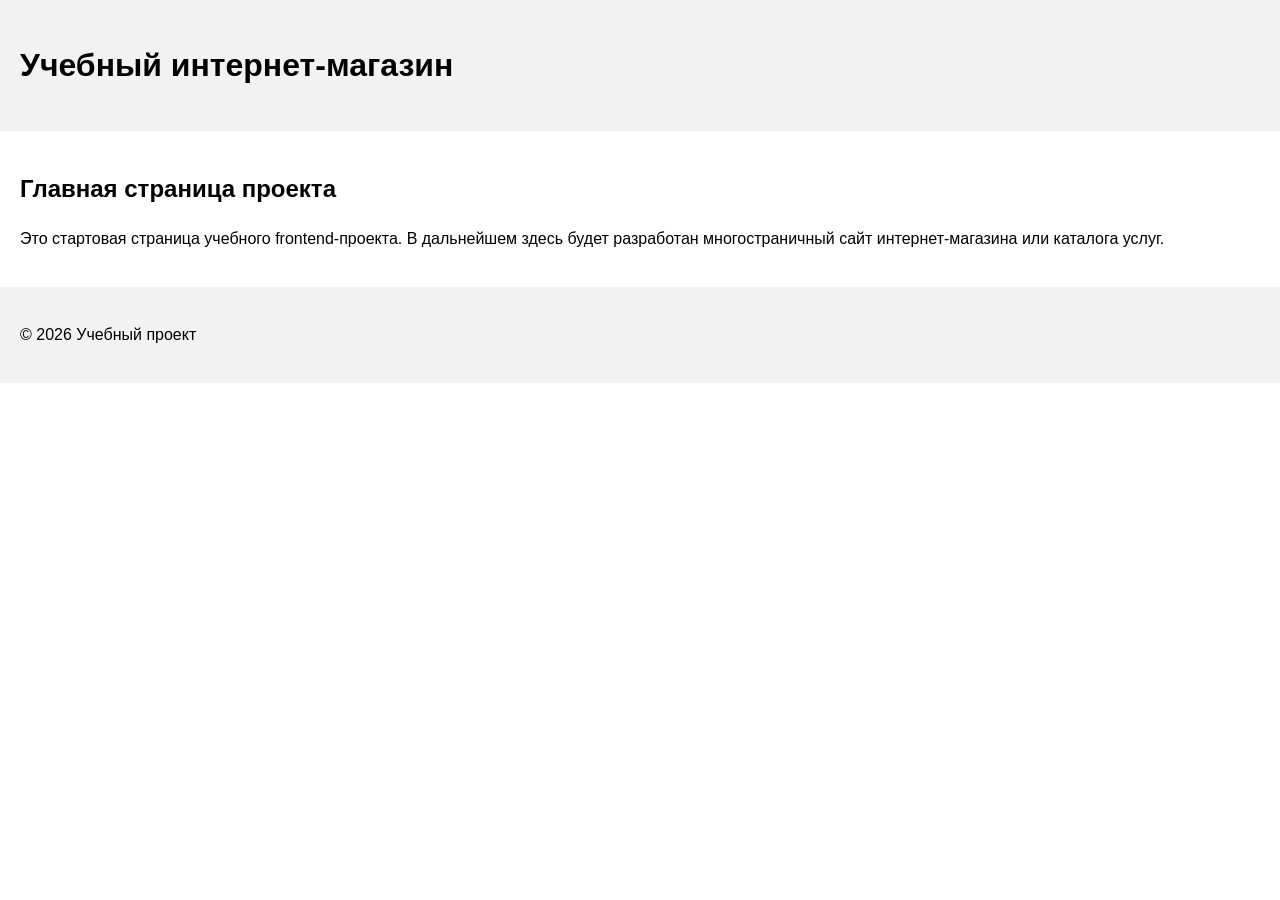
==== index.html @ e2f5bbee "feat: initialize frontend project structure" ====
<!DOCTYPE html>
<html lang="ru">
<head>
  <meta charset="UTF-8">
  <meta name="viewport" content="width=device-width, initial-scale=1.0">
  <title>Каталог товаров</title>
  <link rel="stylesheet" href="css/style.css">
</head>
<body>
  <header>
    <h1>Учебный интернет-магазин</h1>
  </header>

  <main>
    <section>
      <h2>Главная страница проекта</h2>
      <p>
        Это стартовая страница учебного frontend-проекта.
        В дальнейшем здесь будет разработан многостраничный сайт
        интернет-магазина или каталога услуг.
      </p>
    </section>
  </main>

  <footer>
    <p>&copy; 2026 Учебный проект</p>
  </footer>
</body>
</html>
---- css/style.css ----
body {
  margin: 0;
  font-family: Arial, sans-serif;
  line-height: 1.5;
}

header,
main,
footer {
  padding: 20px;
}

header {
  background-color: #f2f2f2;
}

footer {
  background-color: #f2f2f2;
}
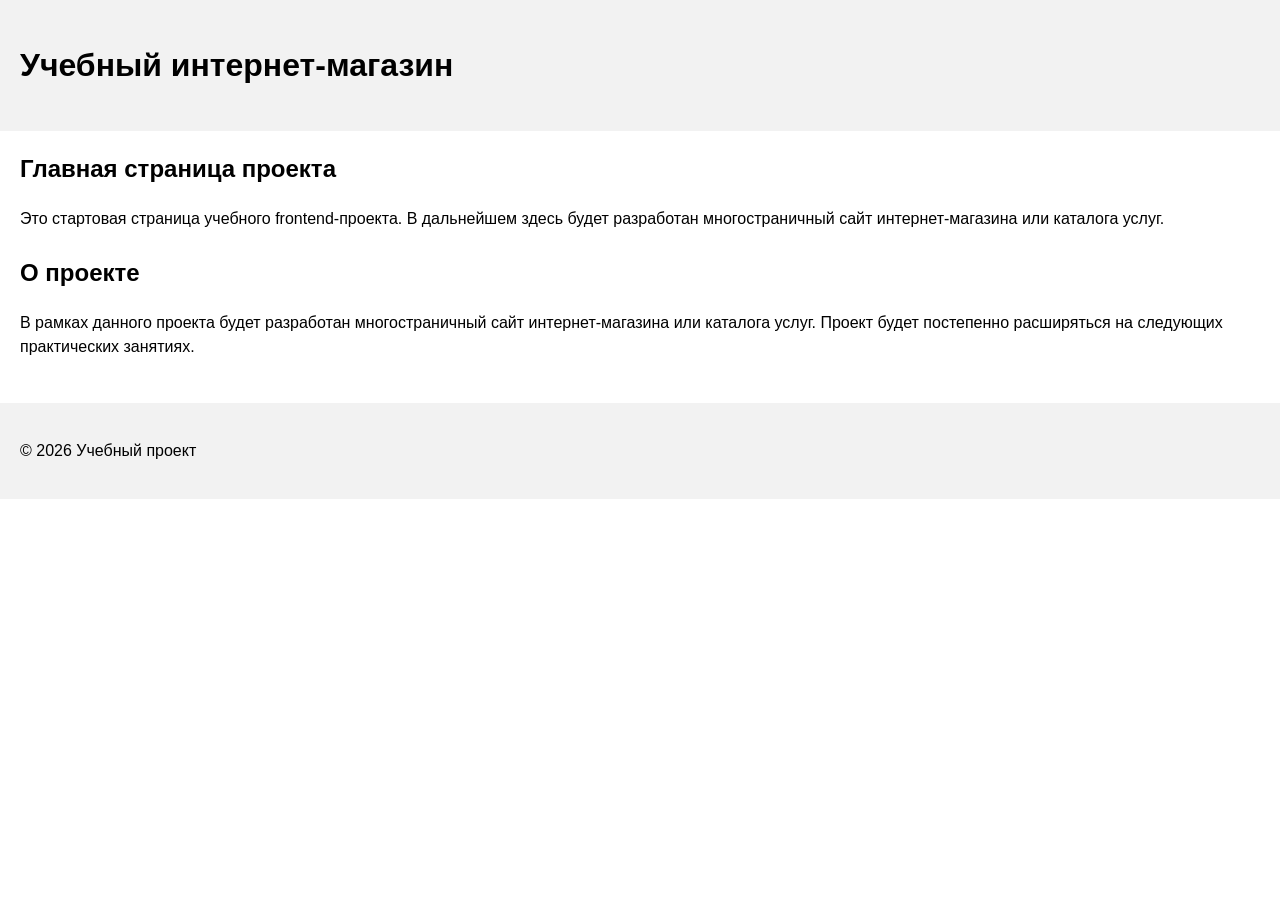
==== commit 3132a4de: "feat: add project description section" ====
--- a/index.html
+++ b/index.html
@@ -20,6 +20,15 @@
         интернет-магазина или каталога услуг.
       </p>
     </section>
+    <section>
+        <h2>О проекте</h2>
+        <p>
+            В рамках данного проекта будет разработан многостраничный сайт
+            интернет-магазина или каталога услуг. Проект будет постепенно
+            расширяться на следующих практических занятиях.
+        </p>
+    </section>
+
   </main>
 
   <footer>
--- a/css/style.css
+++ b/css/style.css
@@ -16,4 +16,12 @@
 
 footer {
   background-color: #f2f2f2;
+}
+
+section {
+  margin-bottom: 24px;
+}
+
+section h2 {
+  margin-top: 0;
 }
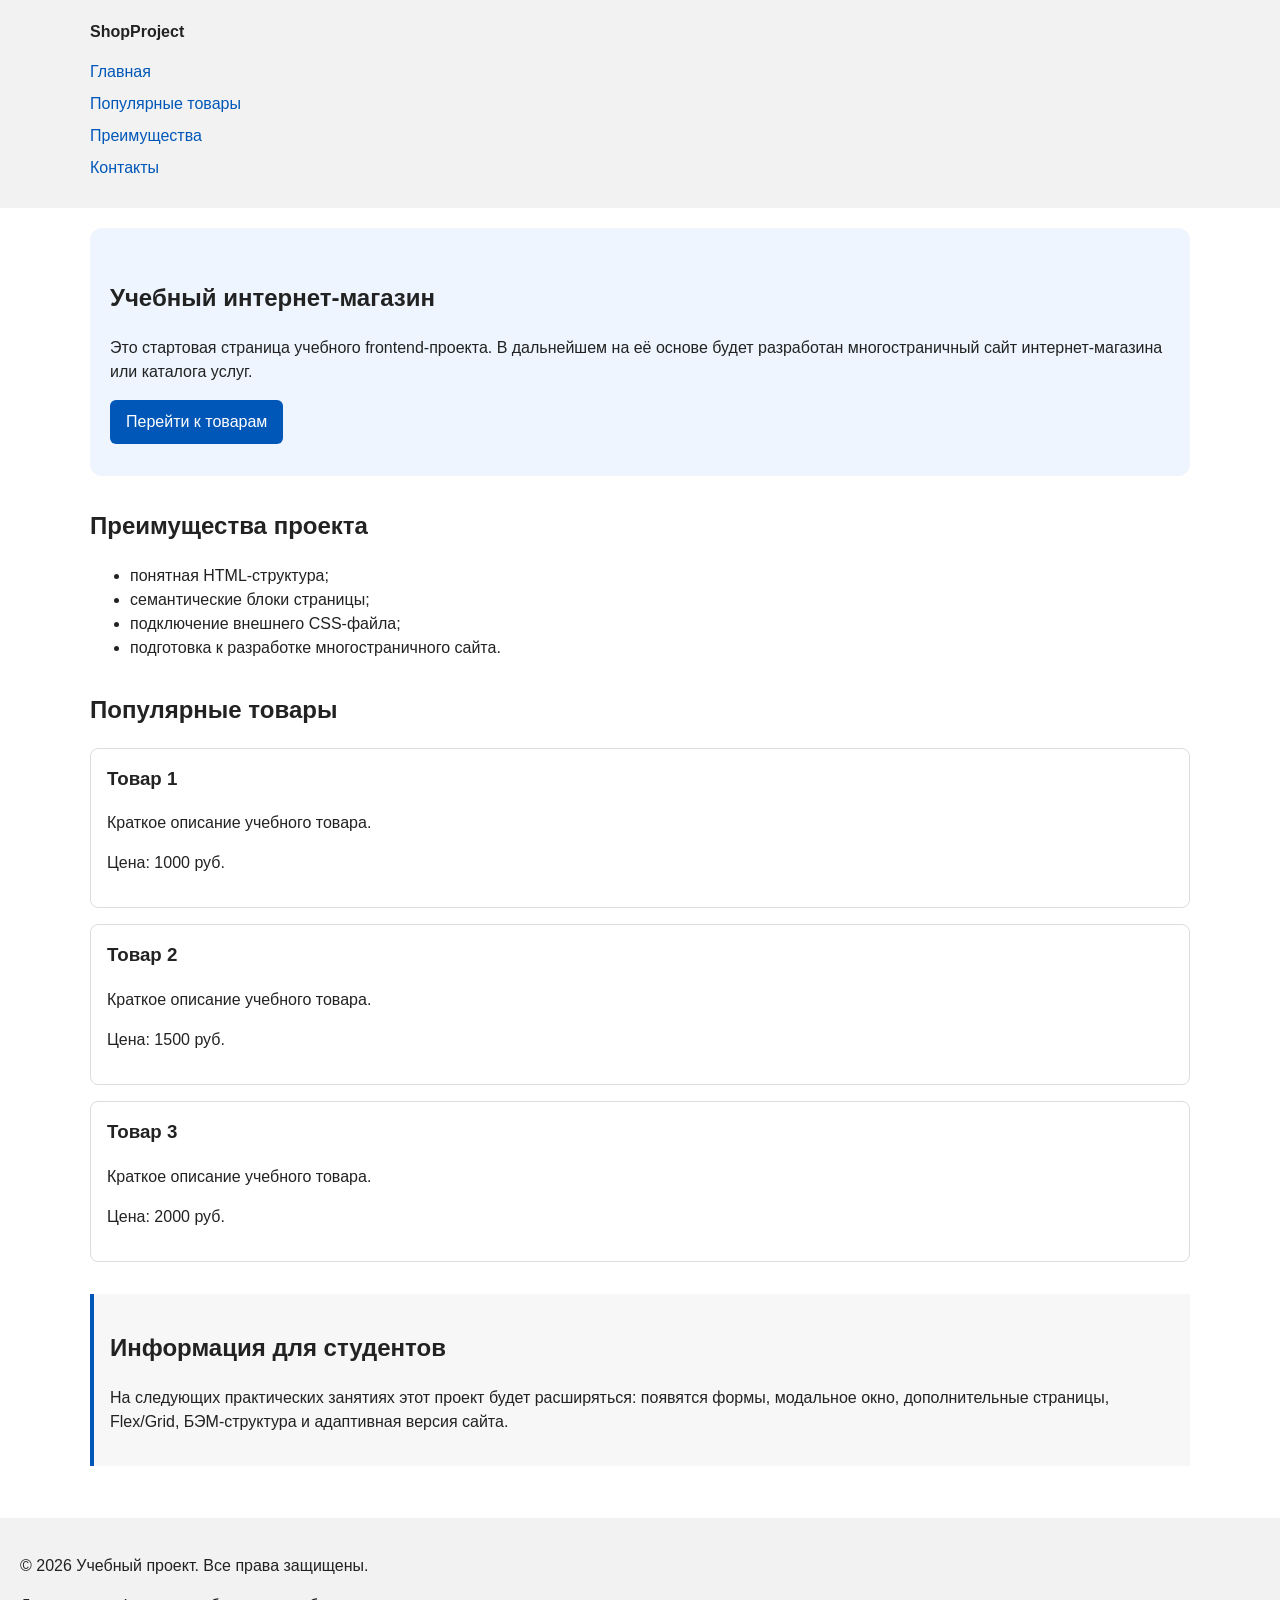
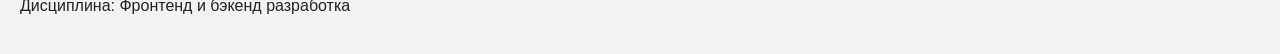
==== commit 916f65c5: "feat: add semantic HTML structure and base CSS styles" ====
--- a/index.html
+++ b/index.html
@@ -3,36 +3,77 @@
 <head>
   <meta charset="UTF-8">
   <meta name="viewport" content="width=device-width, initial-scale=1.0">
-  <title>Каталог товаров</title>
+  <title>Учебный интернет-магазин</title>
   <link rel="stylesheet" href="css/style.css">
 </head>
 <body>
   <header>
-    <h1>Учебный интернет-магазин</h1>
+    <div class="site-header">
+      <a class="site-logo" href="index.html">ShopProject</a>
+      <nav class="site-nav" aria-label="Основная навигация">
+        <ul class="site-nav__list">
+          <li><a href="index.html">Главная</a></li>
+          <li><a href="#popular">Популярные товары</a></li>
+          <li><a href="#advantages">Преимущества</a></li>
+          <li><a href="#contacts">Контакты</a></li>
+        </ul>
+      </nav>
+    </div>
   </header>
 
   <main>
-    <section>
-      <h2>Главная страница проекта</h2>
+    <section class="hero">
+      <h1>Учебный интернет-магазин</h1>
       <p>
         Это стартовая страница учебного frontend-проекта.
-        В дальнейшем здесь будет разработан многостраничный сайт
+        В дальнейшем на её основе будет разработан многостраничный сайт
         интернет-магазина или каталога услуг.
       </p>
-    </section>
-    <section>
-        <h2>О проекте</h2>
-        <p>
-            В рамках данного проекта будет разработан многостраничный сайт
-            интернет-магазина или каталога услуг. Проект будет постепенно
-            расширяться на следующих практических занятиях.
-        </p>
+      <a class="button" href="#popular">Перейти к товарам</a>
     </section>
 
+    <section class="section" id="advantages">
+      <h2>Преимущества проекта</h2>
+      <ul class="advantages-list">
+        <li>понятная HTML-структура;</li>
+        <li>семантические блоки страницы;</li>
+        <li>подключение внешнего CSS-файла;</li>
+        <li>подготовка к разработке многостраничного сайта.</li>
+      </ul>
+    </section>
+
+    <section class="section" id="popular">
+      <h2>Популярные товары</h2>
+      <article class="product-card">
+        <h3>Товар 1</h3>
+        <p>Краткое описание учебного товара.</p>
+        <p>Цена: 1000 руб.</p>
+      </article>
+      <article class="product-card">
+        <h3>Товар 2</h3>
+        <p>Краткое описание учебного товара.</p>
+        <p>Цена: 1500 руб.</p>
+      </article>
+      <article class="product-card">
+        <h3>Товар 3</h3>
+        <p>Краткое описание учебного товара.</p>
+        <p>Цена: 2000 руб.</p>
+      </article>
+    </section>
+
+    <aside class="aside-info">
+      <h2>Информация для студентов</h2>
+      <p>
+        На следующих практических занятиях этот проект будет расширяться:
+        появятся формы, модальное окно, дополнительные страницы, Flex/Grid,
+        БЭМ-структура и адаптивная версия сайта.
+      </p>
+    </aside>
   </main>
 
-  <footer>
-    <p>&copy; 2026 Учебный проект</p>
+  <footer id="contacts">
+    <p>&copy; 2026 Учебный проект. Все права защищены.</p>
+    <p>Дисциплина: Фронтенд и бэкенд разработка</p>
   </footer>
 </body>
 </html>
--- a/css/style.css
+++ b/css/style.css
@@ -1,27 +1,165 @@
+/* 
+  Универсальное правило для всех элементов.
+  border-box делает расчёт размеров более понятным:
+  width включает content, padding и border.
+*/
+* {
+  box-sizing: border-box;
+}
+
+/*
+  Убираем стандартный внешний отступ браузера у body.
+  Без этого вокруг страницы может появиться белая рамка.
+*/
 body {
   margin: 0;
   font-family: Arial, sans-serif;
   line-height: 1.5;
+  color: #222222;
+  background-color: #ffffff;
 }
 
+/*
+  Задаём внутренние отступы для основных областей страницы.
+*/
 header,
 main,
 footer {
   padding: 20px;
 }
 
+/*
+  Оформляем шапку страницы.
+*/
 header {
   background-color: #f2f2f2;
 }
 
+/*
+  Оформляем подвал страницы.
+*/
 footer {
   background-color: #f2f2f2;
 }
 
-section {
-  margin-bottom: 24px;
+/*
+  Ограничиваем ширину содержимого шапки.
+*/
+.site-header {
+  max-width: 1100px;
+  margin: 0 auto;
 }
 
-section h2 {
+/*
+  Оформляем текстовый логотип.
+*/
+.site-logo {
+  font-weight: bold;
+  text-decoration: none;
+  color: #222222;
+}
+
+/*
+  Убираем стандартные отступы и маркеры списка навигации.
+*/
+.site-nav__list {
+  padding: 0;
+  margin: 16px 0 0;
+  list-style: none;
+}
+
+/*
+  Добавляем расстояние между пунктами меню.
+*/
+.site-nav__list li {
+  margin-bottom: 8px;
+}
+
+/*
+  Оформляем ссылки меню.
+*/
+.site-nav__list a {
+  color: #0057b8;
+  text-decoration: none;
+}
+
+/*
+  При наведении мыши подчёркиваем ссылку.
+*/
+.site-nav__list a:hover {
+  text-decoration: underline;
+}
+
+/*
+  Hero-блок — первый крупный блок страницы.
+*/
+.hero {
+  max-width: 1100px;
+  margin: 0 auto 32px;
+  padding: 32px 20px;
+  background-color: #eef5ff;
+  border-radius: 12px;
+}
+
+/*
+  Общий класс для разделов страницы.
+*/
+.section {
+  max-width: 1100px;
+  margin: 0 auto 32px;
+}
+
+/*
+  Убираем лишний верхний отступ у заголовков разделов.
+*/
+.section h2 {
   margin-top: 0;
+}
+
+/*
+  Карточка товара.
+*/
+.product-card {
+  margin-bottom: 16px;
+  padding: 16px;
+  border: 1px solid #dddddd;
+  border-radius: 8px;
+  background-color: #ffffff;
+}
+
+/*
+  Убираем лишний верхний отступ у заголовка карточки.
+*/
+.product-card h3 {
+  margin-top: 0;
+}
+
+/*
+  Оформление кнопки.
+*/
+.button {
+  display: inline-block;
+  padding: 10px 16px;
+  color: #ffffff;
+  background-color: #0057b8;
+  text-decoration: none;
+  border-radius: 6px;
+}
+
+/*
+  Состояние наведения для кнопки.
+*/
+.button:hover {
+  background-color: #003f86;
+}
+
+/*
+  Дополнительный информационный блок.
+*/
+.aside-info {
+  max-width: 1100px;
+  margin: 0 auto 32px;
+  padding: 16px;
+  border-left: 4px solid #0057b8;
+  background-color: #f7f7f7;
 }
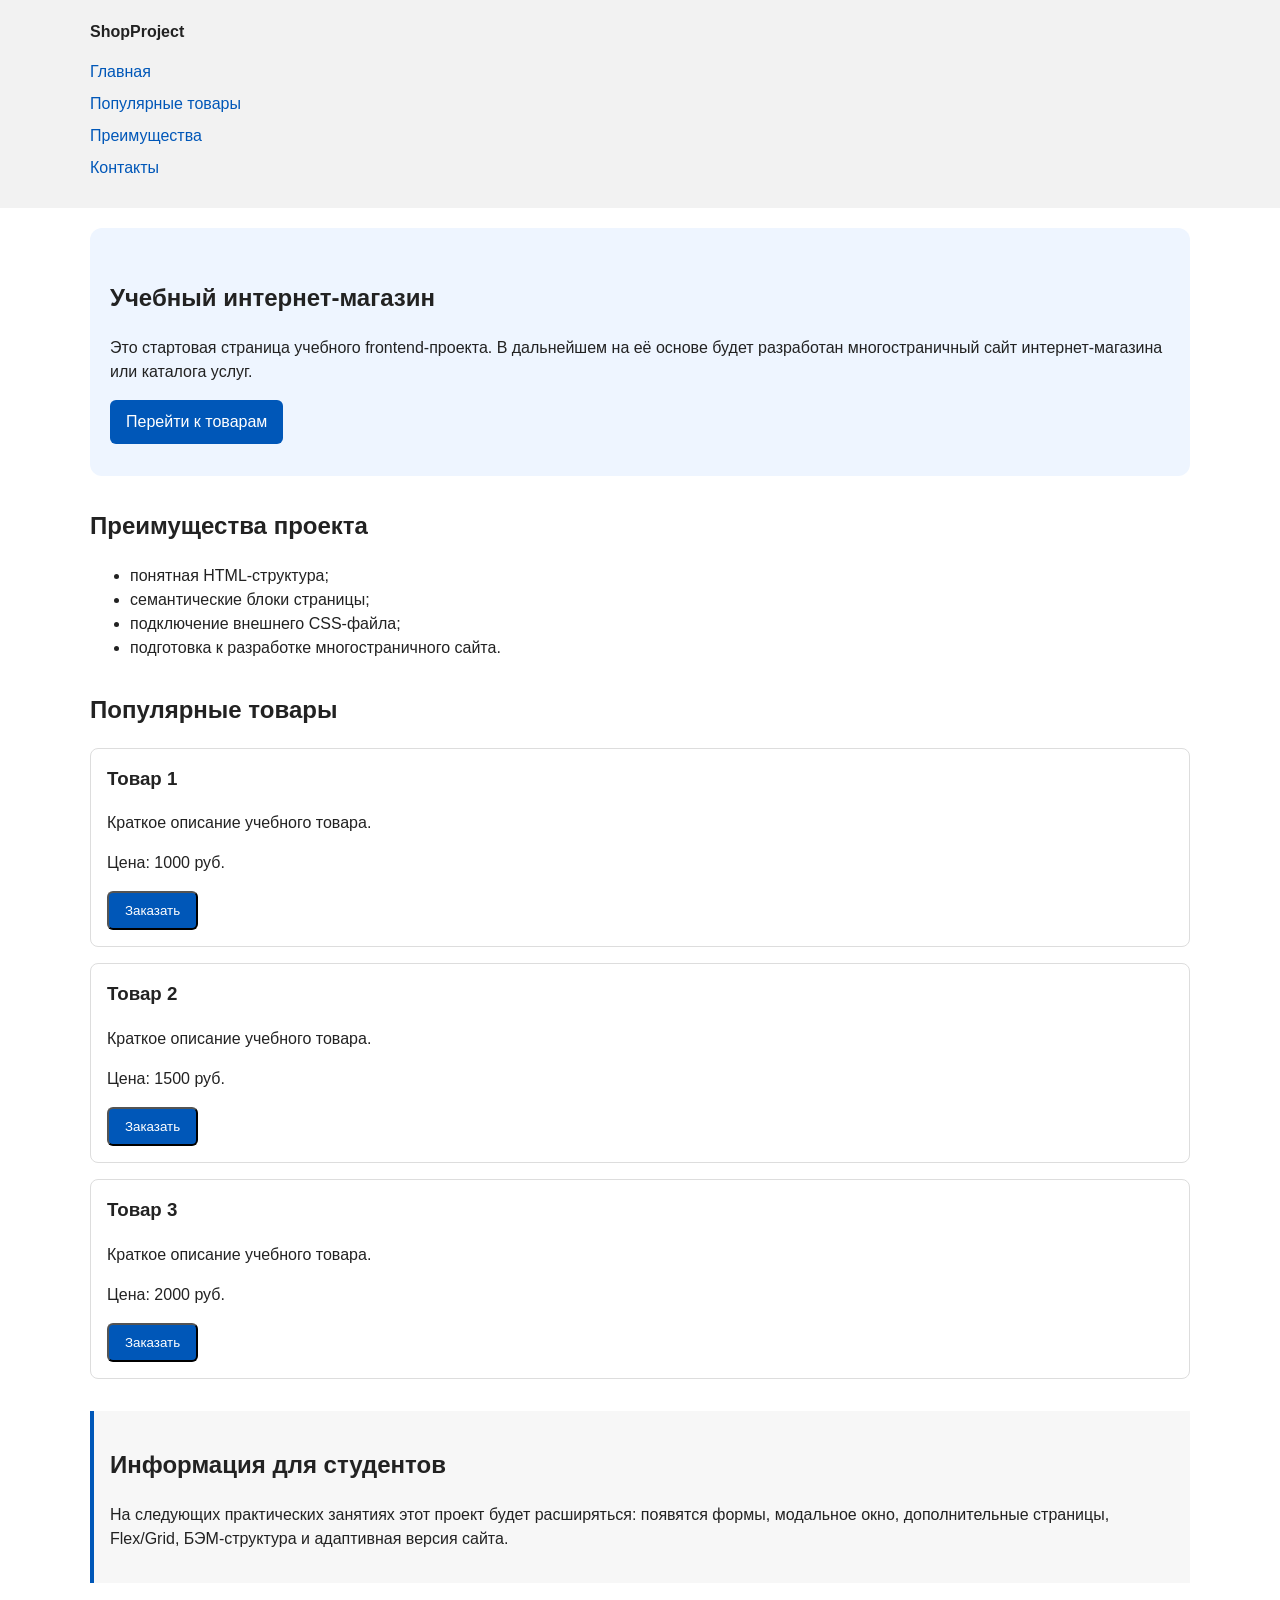
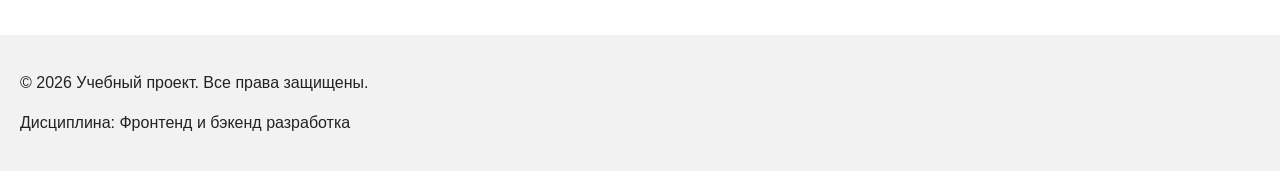
==== commit 8dc10a79: "feat: add order form modal and validation" ====
--- a/index.html
+++ b/index.html
@@ -5,6 +5,7 @@
   <meta name="viewport" content="width=device-width, initial-scale=1.0">
   <title>Учебный интернет-магазин</title>
   <link rel="stylesheet" href="css/style.css">
+  <script src="js/main.js" defer></script>
 </head>
 <body>
   <header>
@@ -48,16 +49,25 @@
         <h3>Товар 1</h3>
         <p>Краткое описание учебного товара.</p>
         <p>Цена: 1000 руб.</p>
+        <button class="button product-card__button" type="button" data-product="Товар 1">
+    Заказать
+  </button>
       </article>
       <article class="product-card">
         <h3>Товар 2</h3>
         <p>Краткое описание учебного товара.</p>
         <p>Цена: 1500 руб.</p>
+        <button class="button product-card__button" type="button" data-product="Товар 1">
+    Заказать
+  </button>
       </article>
       <article class="product-card">
         <h3>Товар 3</h3>
         <p>Краткое описание учебного товара.</p>
         <p>Цена: 2000 руб.</p>
+        <button class="button product-card__button" type="button" data-product="Товар 1">
+    Заказать
+  </button>
       </article>
     </section>
 
@@ -75,5 +85,102 @@
     <p>&copy; 2026 Учебный проект. Все права защищены.</p>
     <p>Дисциплина: Фронтенд и бэкенд разработка</p>
   </footer>
+
+  <dialog class="order-dialog" id="order-dialog" aria-labelledby="order-dialog-title">
+  <h2 id="order-dialog-title">Оформление заявки</h2>
+
+  <form class="order-form" id="order-form" action="#" method="post" novalidate>
+    <input id="selected-product" name="selected-product" type="hidden">
+
+    <div class="form-field">
+      <label for="order-name">Имя</label>
+      <input
+        id="order-name"
+        name="name"
+        type="text"
+        placeholder="Введите ваше имя"  
+        minlength="2"
+        autocomplete="given-name"
+        required
+      >
+    </div>
+
+    <div class="form-field">
+      <label for="order-email">E-mail</label>
+      <input
+        id="order-email"
+        name="email"
+        type="email"
+        placeholder="example@mail.ru"
+        autocomplete="email"
+        required
+      >
+    </div>
+
+    <div class="form-field">
+      <label for="order-phone">Телефон</label>
+      <input
+        id="order-phone"
+        name="phone"
+        type="tel"
+        inputmode="tel"
+        placeholder="+7 (900) 000-00-00"
+        pattern="^\+7 \(\d{3}\) \d{3}-\d{2}-\d{2}$"
+        required
+      >
+      <small>Формат: +7 (900) 000-00-00</small>
+    </div>
+
+    <div class="form-field">
+      <label for="order-date">Дата связи</label>
+      <input
+        id="order-date"
+        name="date"
+        type="date"
+      >
+    </div>
+
+    <div class="form-field">
+      <label for="order-topic">Тема заявки</label>
+      <select id="order-topic" name="topic" required>
+        <option value="">Выберите тему</option>
+        <option value="product">Заказ товара</option>
+        <option value="consultation">Консультация</option>
+        <option value="delivery">Доставка</option>
+      </select>
+    </div>
+
+    <div class="form-field">
+      <label for="order-comment">Комментарий</label>
+      <textarea
+        id="order-comment"
+        name="comment"
+        rows="4"
+        placeholder="Укажите дополнительную информацию"
+      ></textarea>
+    </div>
+
+    <div class="form-field form-field--checkbox">
+      <label>
+        <input
+          id="order-agreement"
+          name="agreement"
+          type="checkbox"
+          required
+        >
+        Я согласен на обработку данных
+      </label>
+    </div>
+
+    <div class="form-actions">
+      <button type="button" id="close-order-dialog">Закрыть</button>
+      <button type="submit">Отправить заявку</button>
+    </div>
+  </form>
+</dialog>
+
+<p class="success-message" id="success-message" hidden>
+  Форма успешно отправлена!
+</p>
 </body>
 </html>
--- a/css/style.css
+++ b/css/style.css
@@ -162,4 +162,106 @@
   padding: 16px;
   border-left: 4px solid #0057b8;
   background-color: #f7f7f7;
-}+}
+
+/*
+  Модальное окно.
+  Элемент dialog сам умеет открываться поверх страницы.
+*/
+.order-dialog {
+  width: min(100% - 32px, 560px);
+  padding: 24px;
+  border: none;
+  border-radius: 12px;
+}
+
+/*
+  Затемнение фона за модальным окном.
+*/
+.order-dialog::backdrop {
+  background-color: rgba(0, 0, 0, 0.5);
+}
+
+/*
+  Поле формы.
+  Каждый блок получает нижний отступ.
+*/
+.form-field {
+  margin-bottom: 16px;
+}
+
+/*
+  Подпись поля.
+*/
+.form-field label {
+  display: block;
+  margin-bottom: 6px;
+}
+
+/*
+  Основные поля формы.
+*/
+.form-field input,
+.form-field select,
+.form-field textarea {
+  width: 100%;
+  padding: 10px 12px;
+  border: 1px solid #cccccc;
+  border-radius: 6px;
+  font: inherit;
+}
+
+/*
+  Checkbox не должен занимать всю ширину.
+*/
+.form-field input[type="checkbox"] {
+  width: auto;
+}
+
+/*
+  Подсказка под полем телефона.
+*/
+.form-field small {
+  display: block;
+  margin-top: 4px;
+  color: #666666;
+}
+
+/*
+  Видимый фокус для клавиатурной навигации.
+*/
+.form-field input:focus-visible,
+.form-field select:focus-visible,
+.form-field textarea:focus-visible,
+.form-actions button:focus-visible {
+  outline: 2px solid #0057b8;
+  outline-offset: 2px;
+}
+
+/*
+  Подсветка ошибочных полей.
+  Атрибут aria-invalid будет добавляться через JavaScript.
+*/
+[aria-invalid="true"] {
+  border-color: #b00020;
+}
+
+/*
+  Кнопки формы.
+*/
+.form-actions {
+  display: flex;
+  gap: 12px;
+  margin-top: 20px;
+}
+
+/*
+  Сообщение об успешной отправке.
+*/
+.success-message {
+  max-width: 1100px;
+  margin: 24px auto;
+  padding: 16px;
+  border-left: 4px solid #168a2f;
+  background-color: #eefaf0;
+}
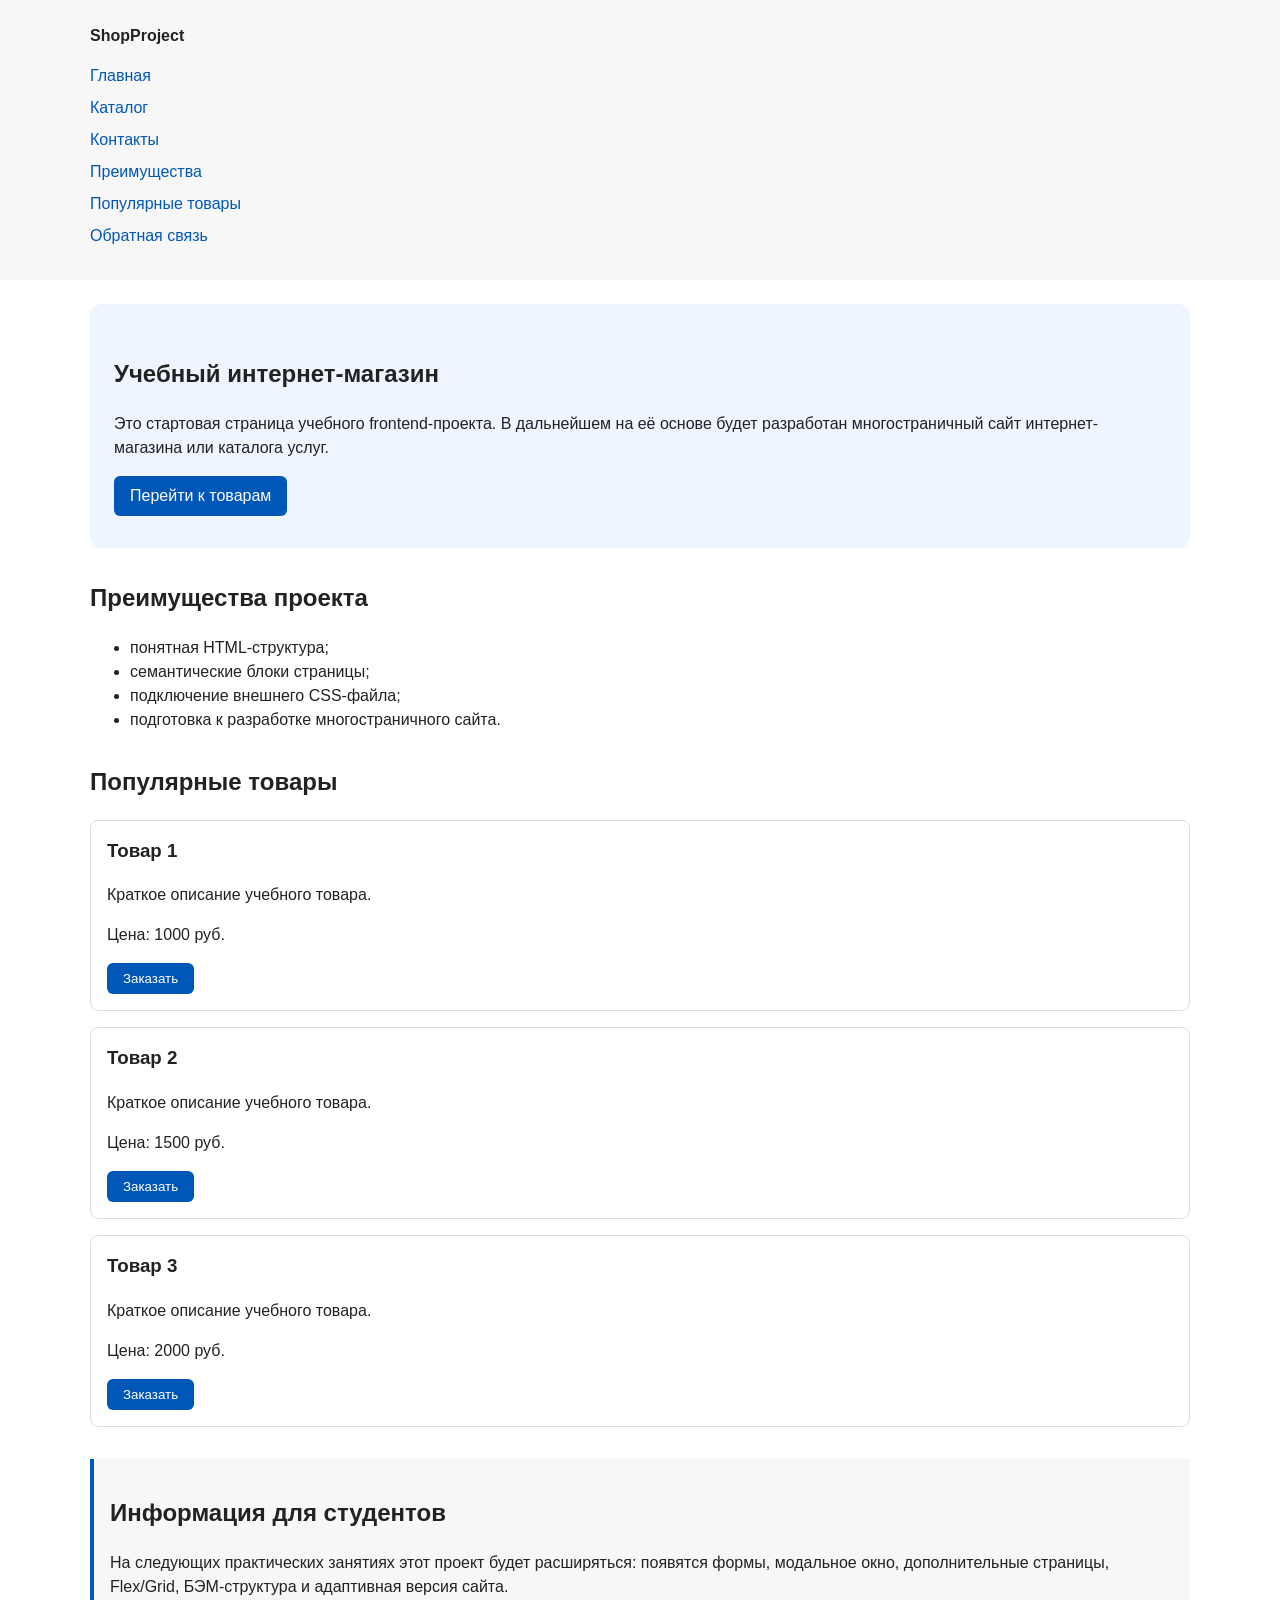
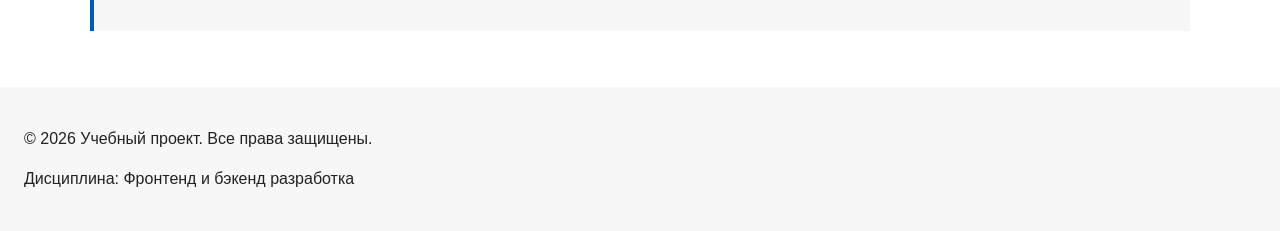
==== commit 3fb94392: "feat: add multi-page structure navigation and anchors" ====
--- a/index.html
+++ b/index.html
@@ -14,9 +14,11 @@
       <nav class="site-nav" aria-label="Основная навигация">
         <ul class="site-nav__list">
           <li><a href="index.html">Главная</a></li>
-          <li><a href="#popular">Популярные товары</a></li>
-          <li><a href="#advantages">Преимущества</a></li>
-          <li><a href="#contacts">Контакты</a></li>
+          <li><a href="catalog.html">Каталог</a></li>
+          <li><a href="contacts.html">Контакты</a></li>
+          <li><a href="index.html#advantages">Преимущества</a></li>
+          <li><a href="index.html#popular">Популярные товары</a></li>
+          <li><a href="index.html#contacts">Обратная связь</a></li>
         </ul>
       </nav>
     </div>
--- a/css/style.css
+++ b/css/style.css
@@ -1,267 +1,279 @@
-/* 
-  Универсальное правило для всех элементов.
-  border-box делает расчёт размеров более понятным:
-  width включает content, padding и border.
-*/
+/* ===============================
+   1. Переменные проекта
+   =============================== */
+:root {
+  /* Основные цвета */
+  --color-bg: #ffffff;
+  --color-text: #222222;
+  --color-muted: #666666;
+  --color-primary: #0057b8;
+  --color-primary-dark: #003f86;
+  --color-border: #dddddd;
+  --color-surface: #f7f7f7;
+  --color-surface-accent: #eef5ff;
+  --color-danger: #b00020;
+  --color-success: #168a2f;
+  --color-success-bg: #eefaf0;
+  --color-white: #ffffff;
+
+  /* Отступы */
+  --space-xs: 4px;
+  --space-sm: 8px;
+  --space-md: 16px;
+  --space-lg: 24px;
+  --space-xl: 32px;
+
+  /* Скругления */
+  --radius-sm: 6px;
+  --radius-md: 8px;
+  --radius-lg: 12px;
+
+  /* Размеры */
+  --container-width: 1100px;
+}
+
+/* ===============================
+   2. Базовые стили
+   =============================== */
 * {
   box-sizing: border-box;
 }
 
-/*
-  Убираем стандартный внешний отступ браузера у body.
-  Без этого вокруг страницы может появиться белая рамка.
-*/
+html {
+  scroll-behavior: smooth;
+}
+
 body {
   margin: 0;
   font-family: Arial, sans-serif;
   line-height: 1.5;
-  color: #222222;
-  background-color: #ffffff;
-}
-
-/*
-  Задаём внутренние отступы для основных областей страницы.
-*/
+  color: var(--color-text);
+  background-color: var(--color-bg);
+}
+
 header,
 main,
 footer {
-  padding: 20px;
-}
-
-/*
-  Оформляем шапку страницы.
-*/
+  padding: var(--space-lg);
+}
+
+/* ===============================
+   3. Общие элементы интерфейса
+   =============================== */
+a {
+  color: var(--color-primary);
+  text-decoration: none;
+}
+
+a:hover {
+  color: var(--color-primary-dark);
+  text-decoration: underline;
+}
+
+a:focus-visible {
+  outline: 2px solid var(--color-primary);
+  outline-offset: 3px;
+}
+
+.button {
+  display: inline-block;
+  padding: var(--space-sm) var(--space-md);
+  color: var(--color-white);
+  background-color: var(--color-primary);
+  text-decoration: none;
+  border: none;
+  border-radius: var(--radius-sm);
+  cursor: pointer;
+}
+
+.button:hover {
+  background-color: var(--color-primary-dark);
+}
+
+.button:focus-visible {
+  outline: 2px solid var(--color-primary);
+  outline-offset: 3px;
+}
+
+.button:disabled {
+  opacity: 0.6;
+  cursor: not-allowed;
+}
+
+.breadcrumbs {
+  max-width: var(--container-width);
+  margin: 0 auto var(--space-md);
+  font-size: 14px;
+  color: var(--color-muted)
+}
+
+.breadcrumbs a {
+  color: var(--color-primary);
+}
+
+.breadcrumbs span::before {
+  content: " / ";
+  color: var(--color-muted);
+}
+
+/* ===============================
+   4. Компоненты страницы
+   =============================== */
 header {
-  background-color: #f2f2f2;
-}
-
-/*
-  Оформляем подвал страницы.
-*/
+  background-color: var(--color-surface);
+}
+
 footer {
-  background-color: #f2f2f2;
-}
-
-/*
-  Ограничиваем ширину содержимого шапки.
-*/
+  background-color: var(--color-surface);
+}
+
 .site-header {
-  max-width: 1100px;
+  max-width: var(--container-width);
   margin: 0 auto;
 }
 
-/*
-  Оформляем текстовый логотип.
-*/
 .site-logo {
   font-weight: bold;
   text-decoration: none;
-  color: #222222;
-}
-
-/*
-  Убираем стандартные отступы и маркеры списка навигации.
-*/
+  color: var(--color-text);
+}
+
 .site-nav__list {
   padding: 0;
-  margin: 16px 0 0;
+  margin: var(--space-md) 0 0;
   list-style: none;
 }
 
-/*
-  Добавляем расстояние между пунктами меню.
-*/
 .site-nav__list li {
-  margin-bottom: 8px;
-}
-
-/*
-  Оформляем ссылки меню.
-*/
+  margin-bottom: var(--space-sm);
+}
+
 .site-nav__list a {
-  color: #0057b8;
-  text-decoration: none;
-}
-
-/*
-  При наведении мыши подчёркиваем ссылку.
-*/
+  color: var(--color-primary);
+  text-decoration: none;
+}
+
 .site-nav__list a:hover {
   text-decoration: underline;
 }
 
-/*
-  Hero-блок — первый крупный блок страницы.
-*/
 .hero {
-  max-width: 1100px;
-  margin: 0 auto 32px;
-  padding: 32px 20px;
-  background-color: #eef5ff;
-  border-radius: 12px;
-}
-
-/*
-  Общий класс для разделов страницы.
-*/
+  max-width: var(--container-width);
+  margin: 0 auto var(--space-xl);
+  padding: var(--space-xl) var(--space-lg);
+  background-color: var(--color-surface-accent);
+  border-radius: var(--radius-lg);
+}
+
 .section {
-  max-width: 1100px;
-  margin: 0 auto 32px;
-}
-
-/*
-  Убираем лишний верхний отступ у заголовков разделов.
-*/
+  max-width: var(--container-width);
+  margin: 0 auto var(--space-xl);
+}
+
 .section h2 {
   margin-top: 0;
 }
 
-/*
-  Карточка товара.
-*/
 .product-card {
-  margin-bottom: 16px;
-  padding: 16px;
-  border: 1px solid #dddddd;
-  border-radius: 8px;
-  background-color: #ffffff;
-}
-
-/*
-  Убираем лишний верхний отступ у заголовка карточки.
-*/
+  margin-bottom: var(--space-md);
+  padding: var(--space-md);
+  border: 1px solid var(--color-border);
+  border-radius: var(--radius-md);
+  background-color: var(--color-bg);
+}
+
+.product-card:hover {
+  border-color: var(--color-primary);
+}
+
 .product-card h3 {
   margin-top: 0;
 }
 
-/*
-  Оформление кнопки.
-*/
-.button {
-  display: inline-block;
-  padding: 10px 16px;
-  color: #ffffff;
-  background-color: #0057b8;
-  text-decoration: none;
-  border-radius: 6px;
-}
-
-/*
-  Состояние наведения для кнопки.
-*/
-.button:hover {
-  background-color: #003f86;
-}
-
-/*
-  Дополнительный информационный блок.
-*/
 .aside-info {
-  max-width: 1100px;
-  margin: 0 auto 32px;
-  padding: 16px;
-  border-left: 4px solid #0057b8;
-  background-color: #f7f7f7;
-}
-
-/*
-  Модальное окно.
-  Элемент dialog сам умеет открываться поверх страницы.
-*/
+  max-width: var(--container-width);
+  margin: 0 auto var(--space-xl);
+  padding: var(--space-md);
+  border-left: 4px solid var(--color-primary);
+  background-color: var(--color-surface);
+}
+
+:target {
+  outline: 2px dashed var(--color-primary);
+  outline-offset: 4px;
+}
+
+/* ===============================
+   5. Форма и модальное окно
+   =============================== */
 .order-dialog {
   width: min(100% - 32px, 560px);
-  padding: 24px;
+  padding: var(--space-lg);
   border: none;
-  border-radius: 12px;
-}
-
-/*
-  Затемнение фона за модальным окном.
-*/
+  border-radius: var(--radius-lg);
+}
+
 .order-dialog::backdrop {
   background-color: rgba(0, 0, 0, 0.5);
 }
 
-/*
-  Поле формы.
-  Каждый блок получает нижний отступ.
-*/
 .form-field {
-  margin-bottom: 16px;
-}
-
-/*
-  Подпись поля.
-*/
+  margin-bottom: var(--space-md);
+}
+
 .form-field label {
   display: block;
-  margin-bottom: 6px;
-}
-
-/*
-  Основные поля формы.
-*/
+  margin-bottom: var(--space-xs);
+}
+
 .form-field input,
 .form-field select,
 .form-field textarea {
   width: 100%;
   padding: 10px 12px;
-  border: 1px solid #cccccc;
-  border-radius: 6px;
+  border: 1px solid var(--color-border);
+  border-radius: var(--radius-sm);
   font: inherit;
 }
 
-/*
-  Checkbox не должен занимать всю ширину.
-*/
 .form-field input[type="checkbox"] {
   width: auto;
 }
 
-/*
-  Подсказка под полем телефона.
-*/
 .form-field small {
   display: block;
-  margin-top: 4px;
-  color: #666666;
-}
-
-/*
-  Видимый фокус для клавиатурной навигации.
-*/
+  margin-top: var(--space-xs);
+  color: var(--color-muted);
+}
+
+.form-field input:hover,
+.form-field select:hover,
+.form-field textarea:hover {
+  border-color: var(--color-primary);
+}
+
 .form-field input:focus-visible,
 .form-field select:focus-visible,
 .form-field textarea:focus-visible,
 .form-actions button:focus-visible {
-  outline: 2px solid #0057b8;
-  outline-offset: 2px;
-}
-
-/*
-  Подсветка ошибочных полей.
-  Атрибут aria-invalid будет добавляться через JavaScript.
-*/
+  outline: 2px solid var(--color-primary);
+  outline-offset: 3px;
+}
+
 [aria-invalid="true"] {
-  border-color: #b00020;
-}
-
-/*
-  Кнопки формы.
-*/
+  border-color: var(--color-danger);
+}
+
 .form-actions {
   display: flex;
   gap: 12px;
   margin-top: 20px;
 }
 
-/*
-  Сообщение об успешной отправке.
-*/
 .success-message {
-  max-width: 1100px;
-  margin: 24px auto;
-  padding: 16px;
-  border-left: 4px solid #168a2f;
-  background-color: #eefaf0;
-}
+  max-width: var(--container-width);
+  margin: var(--space-lg) auto;
+  padding: var(--space-md);
+  border-left: 4px solid var(--color-success);
+  background-color: var(--color-success-bg);
+}
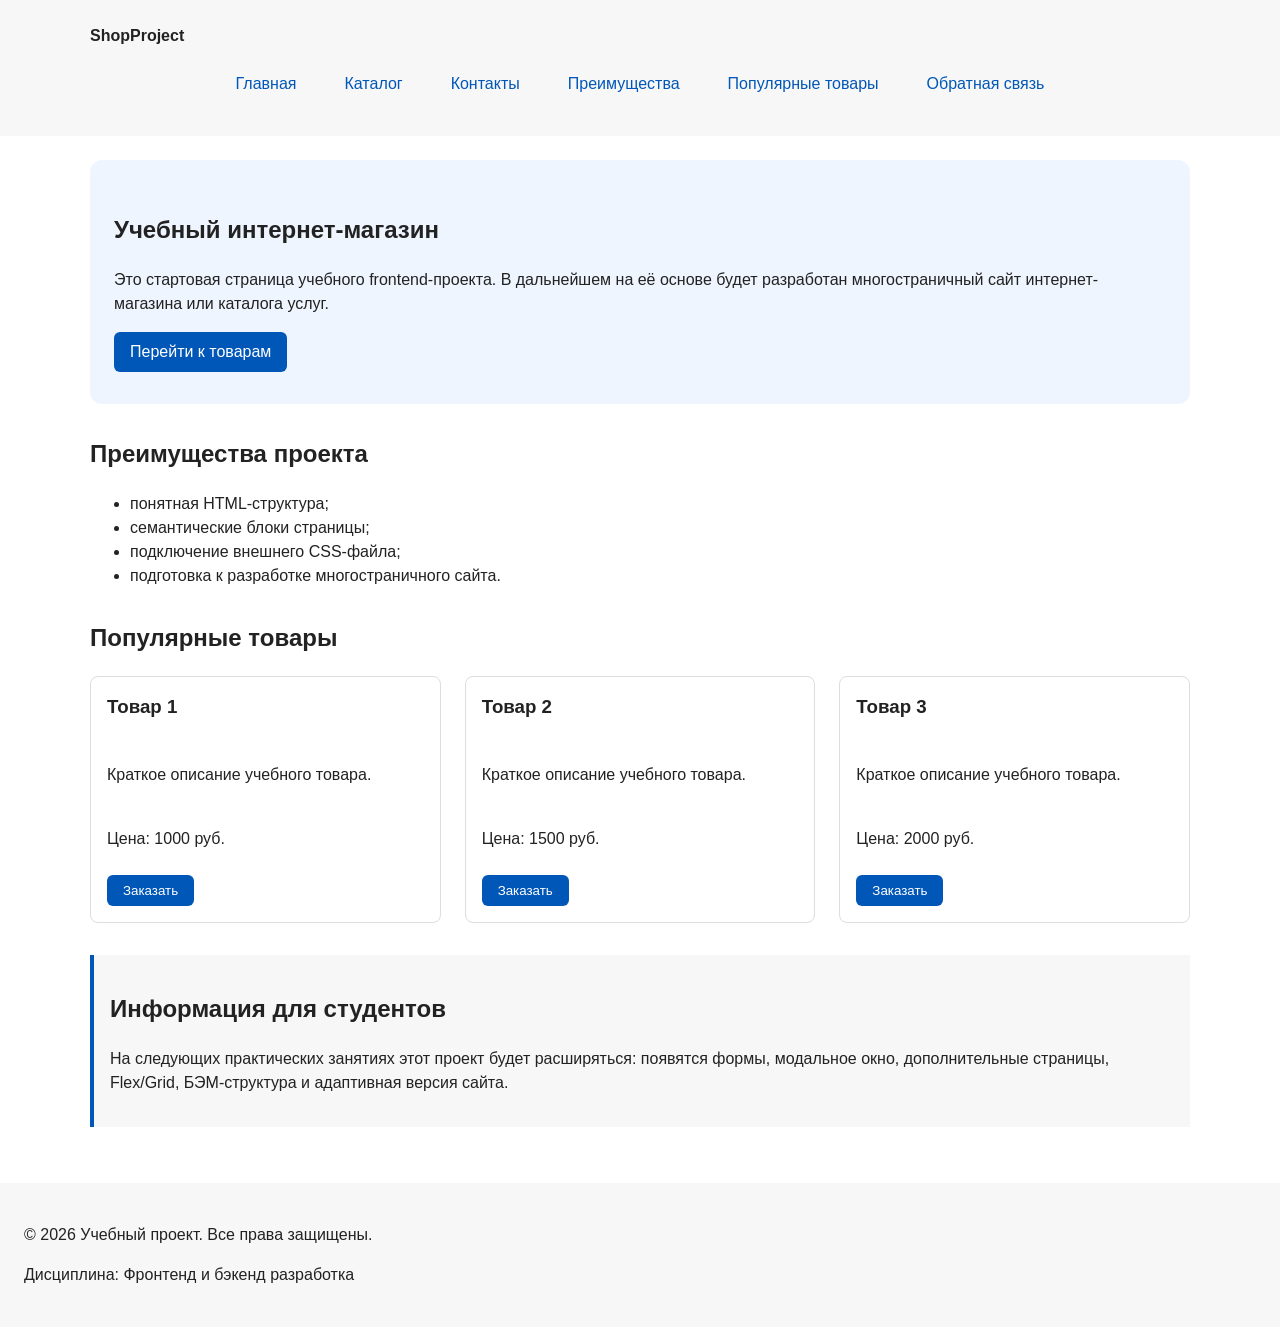
==== commit bec42ad9: "feat: add flex navigation and grid catalog layout" ====
--- a/index.html
+++ b/index.html
@@ -47,30 +47,35 @@
 
     <section class="section" id="popular">
       <h2>Популярные товары</h2>
-      <article class="product-card">
-        <h3>Товар 1</h3>
-        <p>Краткое описание учебного товара.</p>
-        <p>Цена: 1000 руб.</p>
-        <button class="button product-card__button" type="button" data-product="Товар 1">
-    Заказать
-  </button>
-      </article>
-      <article class="product-card">
-        <h3>Товар 2</h3>
-        <p>Краткое описание учебного товара.</p>
-        <p>Цена: 1500 руб.</p>
-        <button class="button product-card__button" type="button" data-product="Товар 1">
-    Заказать
-  </button>
-      </article>
-      <article class="product-card">
-        <h3>Товар 3</h3>
-        <p>Краткое описание учебного товара.</p>
-        <p>Цена: 2000 руб.</p>
-        <button class="button product-card__button" type="button" data-product="Товар 1">
-    Заказать
-  </button>
-      </article>
+      
+      <div class="products-grid">
+        <article class="product-card">
+          <h3>Товар 1</h3>
+          <p>Краткое описание учебного товара.</p>
+          <p>Цена: 1000 руб.</p>
+          <button class="button product-card__button" type="button" data-product="Товар 1">
+            Заказать
+          </button>
+        </article>
+
+        <article class="product-card">
+          <h3>Товар 2</h3>
+          <p>Краткое описание учебного товара.</p>
+          <p>Цена: 1500 руб.</p>
+          <button class="button product-card__button" type="button" data-product="Товар 2">
+            Заказать
+          </button>
+        </article>
+
+        <article class="product-card">
+          <h3>Товар 3</h3>
+          <p>Краткое описание учебного товара.</p>
+          <p>Цена: 2000 руб.</p>
+          <button class="button product-card__button" type="button" data-product="Товар 3">
+            Заказать
+          </button>
+        </article>
+      </div>
     </section>
 
     <aside class="aside-info">
--- a/css/style.css
+++ b/css/style.css
@@ -57,6 +57,12 @@
   padding: var(--space-lg);
 }
 
+header {
+  position: sticky;
+  top: 0;
+  z-index: 100;
+}
+
 /* ===============================
    3. Общие элементы интерфейса
    =============================== */
@@ -88,6 +94,8 @@
 
 .button:hover {
   background-color: var(--color-primary-dark);
+  text-decoration: none;
+  color: var(--color-white);
 }
 
 .button:focus-visible {
@@ -104,7 +112,7 @@
   max-width: var(--container-width);
   margin: 0 auto var(--space-md);
   font-size: 14px;
-  color: var(--color-muted)
+  color: var(--color-muted);
 }
 
 .breadcrumbs a {
@@ -139,6 +147,11 @@
 }
 
 .site-nav__list {
+  display: flex;
+  flex-wrap: wrap;
+  justify-content: center;
+  align-items: center;
+  gap: var(--space-md);
   padding: 0;
   margin: var(--space-md) 0 0;
   list-style: none;
@@ -149,11 +162,16 @@
 }
 
 .site-nav__list a {
+  display: inline-block;
+  padding: var(--space-sm) var(--space-md);
   color: var(--color-primary);
   text-decoration: none;
+  border-radius: var(--radius-sm);
 }
 
 .site-nav__list a:hover {
+  color: var(--color-white);
+  background-color: var(--color-primary);
   text-decoration: underline;
 }
 
@@ -174,20 +192,55 @@
   margin-top: 0;
 }
 
+.products-grid {
+  display: grid;
+  grid-template-columns: repeat(3, 1fr);
+  gap: var(--space-lg);
+}
+
 .product-card {
-  margin-bottom: var(--space-md);
+  display: flex;
+  flex-direction: column;
+  gap: var(--space-sm);
+  margin-bottom: 0;
   padding: var(--space-md);
   border: 1px solid var(--color-border);
   border-radius: var(--radius-md);
   background-color: var(--color-bg);
 }
 
+.product-card .button {
+  margin-top: auto;
+  align-self: flex-start;
+}
+
 .product-card:hover {
   border-color: var(--color-primary);
 }
 
 .product-card h3 {
   margin-top: 0;
+}
+
+.catalog-layout {
+  max-width: var(--container-width);
+  margin: 0 auto var(--space-xl);
+  display: grid;
+  grid-template-columns: 260px 1fr;
+  grid-template-areas: "filters products";
+  gap: var(--space-lg);
+}
+
+.catalog-filters {
+  grid-area: filters;
+  padding: var(--space-md);
+  border: 1px solid var(--color-border);
+  border-radius: var(--radius-md);
+  background-color: var(--color-surface);
+}
+
+.catalog-products {
+  grid-area: products;
 }
 
 .aside-info {
@@ -276,4 +329,34 @@
   padding: var(--space-md);
   border-left: 4px solid var(--color-success);
   background-color: var(--color-success-bg);
+}
+
+.filters-form {
+  display: grid;
+  gap: var(--space-md);
+}
+
+.filters-form fieldset {
+  margin: 0;
+  padding: var(--space-md);
+  border: 1px solid var(--color-border);
+  border-radius: var(--radius-sm);
+}
+
+.filters-form legend {
+  font-weight: 700;
+}
+
+
+.filters-form label {
+  display: block;
+  margin-bottom: var(--space-sm);
+}
+
+.filters-form input[type="number"] {
+  width: 100%;
+  padding: 8px 10px;
+  border: 1px solid var(--color-border);
+  border-radius: var(--radius-sm);
+  font: inherit;
 }
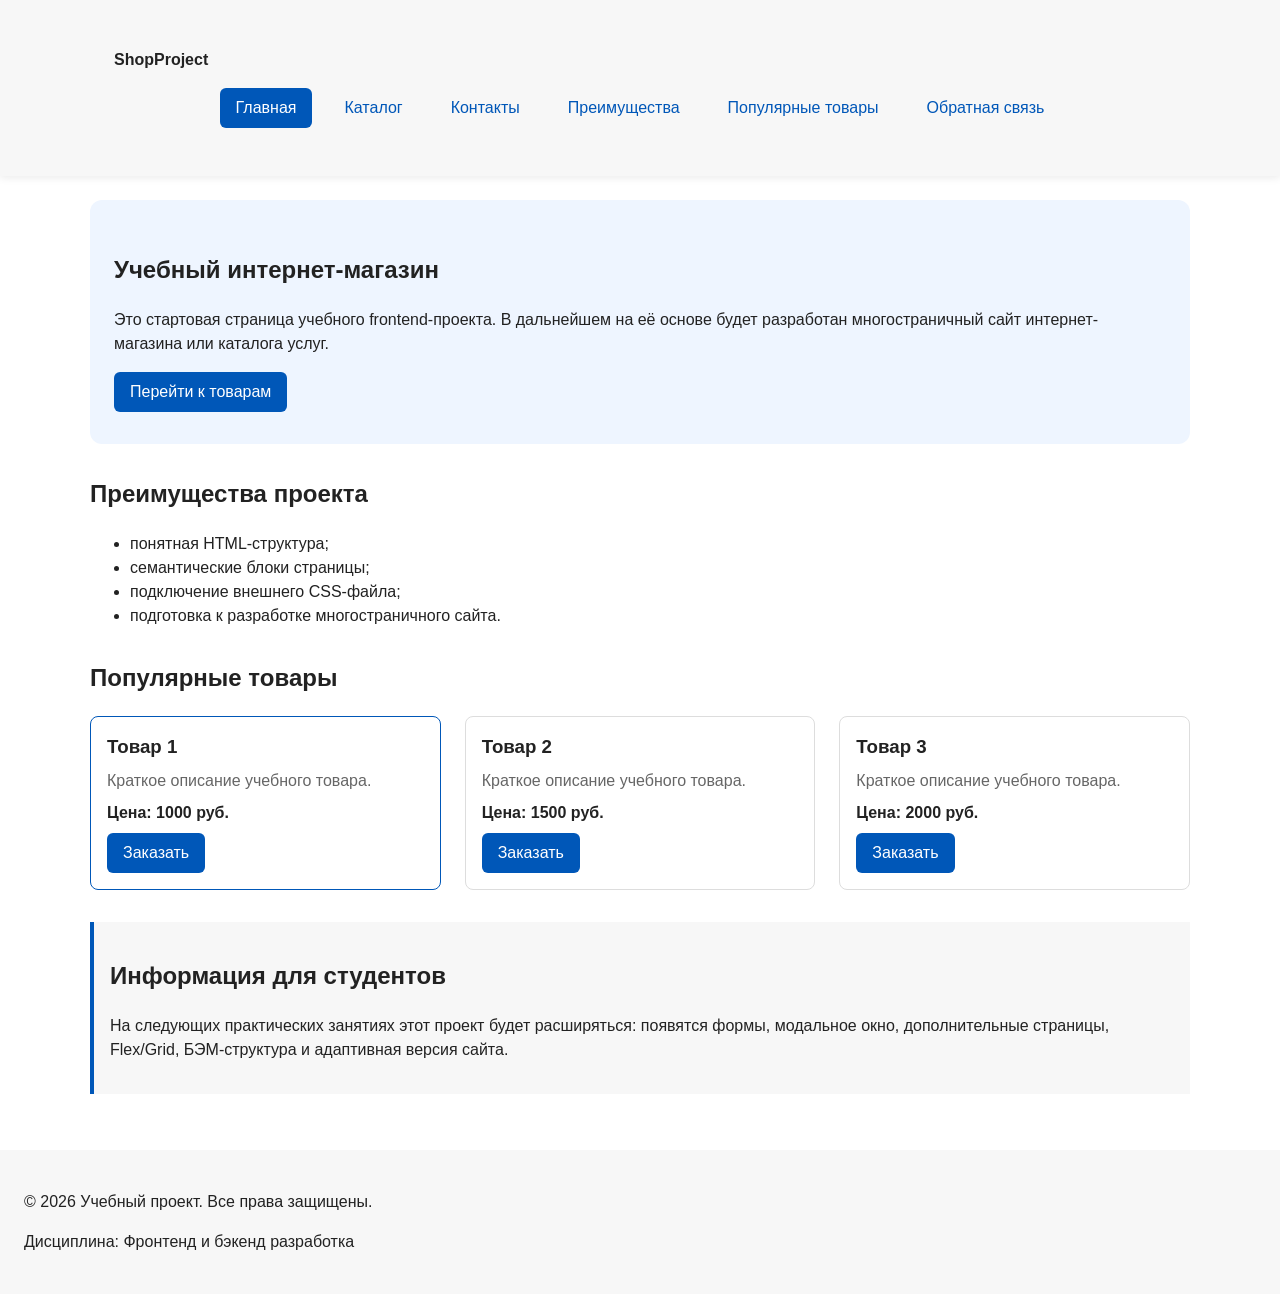
==== commit ce314f9d: "refactor: apply BEM naming to CSS classes" ====
--- a/index.html
+++ b/index.html
@@ -8,17 +8,29 @@
   <script src="js/main.js" defer></script>
 </head>
 <body>
-  <header>
-    <div class="site-header">
-      <a class="site-logo" href="index.html">ShopProject</a>
+  <header class="site-header">
+    <div class="site-header__inner">
+      <a class="site-header__logo" href="index.html">ShopProject</a>
       <nav class="site-nav" aria-label="Основная навигация">
         <ul class="site-nav__list">
-          <li><a href="index.html">Главная</a></li>
-          <li><a href="catalog.html">Каталог</a></li>
-          <li><a href="contacts.html">Контакты</a></li>
-          <li><a href="index.html#advantages">Преимущества</a></li>
-          <li><a href="index.html#popular">Популярные товары</a></li>
-          <li><a href="index.html#contacts">Обратная связь</a></li>
+          <li class="site-nav__item">
+            <a class="site-nav__link site-nav__link--active" href="index.html">Главная</a>
+          </li>
+          <li class="site-nav__item">
+            <a class="site-nav__link" href="catalog.html">Каталог</a>
+          </li>
+          <li class="site-nav__item">
+            <a class="site-nav__link" href="contacts.html">Контакты</a>
+          </li>
+          <li class="site-nav__item">
+            <a class="site-nav__link" href="index.html#advantages">Преимущества</a>
+          </li>
+          <li class="site-nav__item">
+            <a class="site-nav__link" href="index.html#popular">Популярные товары</a>
+          </li>
+          <li class="site-nav__item">
+            <a class="site-nav__link" href="index.html#contacts">Обратная связь</a>
+          </li>
         </ul>
       </nav>
     </div>
@@ -49,28 +61,28 @@
       <h2>Популярные товары</h2>
       
       <div class="products-grid">
-        <article class="product-card">
-          <h3>Товар 1</h3>
-          <p>Краткое описание учебного товара.</p>
-          <p>Цена: 1000 руб.</p>
+        <article class="product-card product-card--featured">
+          <h3 class="product-card__title">Товар 1</h3>
+          <p class="product-card__description">Краткое описание учебного товара.</p>
+          <p class="product-card__price">Цена: 1000 руб.</p>
           <button class="button product-card__button" type="button" data-product="Товар 1">
             Заказать
           </button>
         </article>
 
         <article class="product-card">
-          <h3>Товар 2</h3>
-          <p>Краткое описание учебного товара.</p>
-          <p>Цена: 1500 руб.</p>
+          <h3 class="product-card__title">Товар 2</h3>
+          <p class="product-card__description">Краткое описание учебного товара.</p>
+          <p class="product-card__price">Цена: 1500 руб.</p>
           <button class="button product-card__button" type="button" data-product="Товар 2">
             Заказать
           </button>
         </article>
 
         <article class="product-card">
-          <h3>Товар 3</h3>
-          <p>Краткое описание учебного товара.</p>
-          <p>Цена: 2000 руб.</p>
+          <h3 class="product-card__title">Товар 3</h3>
+          <p class="product-card__description">Краткое описание учебного товара.</p>
+          <p class="product-card__price">Цена: 2000 руб.</p>
           <button class="button product-card__button" type="button" data-product="Товар 3">
             Заказать
           </button>
@@ -94,97 +106,103 @@
   </footer>
 
   <dialog class="order-dialog" id="order-dialog" aria-labelledby="order-dialog-title">
-  <h2 id="order-dialog-title">Оформление заявки</h2>
-
-  <form class="order-form" id="order-form" action="#" method="post" novalidate>
-    <input id="selected-product" name="selected-product" type="hidden">
-
-    <div class="form-field">
-      <label for="order-name">Имя</label>
-      <input
-        id="order-name"
-        name="name"
-        type="text"
-        placeholder="Введите ваше имя"  
-        minlength="2"
-        autocomplete="given-name"
-        required
-      >
-    </div>
-
-    <div class="form-field">
-      <label for="order-email">E-mail</label>
-      <input
-        id="order-email"
-        name="email"
-        type="email"
-        placeholder="example@mail.ru"
-        autocomplete="email"
-        required
-      >
-    </div>
-
-    <div class="form-field">
-      <label for="order-phone">Телефон</label>
-      <input
-        id="order-phone"
-        name="phone"
-        type="tel"
-        inputmode="tel"
-        placeholder="+7 (900) 000-00-00"
-        pattern="^\+7 \(\d{3}\) \d{3}-\d{2}-\d{2}$"
-        required
-      >
-      <small>Формат: +7 (900) 000-00-00</small>
-    </div>
-
-    <div class="form-field">
-      <label for="order-date">Дата связи</label>
-      <input
-        id="order-date"
-        name="date"
-        type="date"
-      >
-    </div>
-
-    <div class="form-field">
-      <label for="order-topic">Тема заявки</label>
-      <select id="order-topic" name="topic" required>
-        <option value="">Выберите тему</option>
-        <option value="product">Заказ товара</option>
-        <option value="consultation">Консультация</option>
-        <option value="delivery">Доставка</option>
-      </select>
-    </div>
-
-    <div class="form-field">
-      <label for="order-comment">Комментарий</label>
-      <textarea
-        id="order-comment"
-        name="comment"
-        rows="4"
-        placeholder="Укажите дополнительную информацию"
-      ></textarea>
-    </div>
-
-    <div class="form-field form-field--checkbox">
-      <label>
-        <input
-          id="order-agreement"
-          name="agreement"
-          type="checkbox"
+    <h2 class="order-dialog__title" id="order-dialog-title">Оформление заявки</h2>
+
+    <form class="order-form" id="order-form" action="#" method="post" novalidate>
+      <input id="selected-product" name="selected-product" type="hidden">
+
+      <div class="order-form__field">
+        <label class="order-form__label" for="order-name">Имя</label>
+        <input
+          class="order-form__input"
+          id="order-name"
+          name="name"
+          type="text"
+          placeholder="Введите ваше имя"  
+          minlength="2"
+          autocomplete="given-name"
           required
         >
-        Я согласен на обработку данных
-      </label>
-    </div>
-
-    <div class="form-actions">
-      <button type="button" id="close-order-dialog">Закрыть</button>
-      <button type="submit">Отправить заявку</button>
-    </div>
-  </form>
-</dialog>
+      </div>
+
+      <div class="order-form__field">
+        <label class="order-form__label" for="order-email">E-mail</label>
+        <input
+          class="order-form__input"
+          id="order-email"
+          name="email"
+          type="email"
+          placeholder="example@mail.ru"
+          autocomplete="email"
+          required
+        >
+      </div>
+
+      <div class="order-form__field">
+        <label class="order-form__label" for="order-phone">Телефон</label>
+        <input
+          class="order-form__input"
+          id="order-phone"
+          name="phone"
+          type="tel"
+          inputmode="tel"
+          placeholder="+7 (900) 000-00-00"
+          pattern="^\+7 \(\d{3}\) \d{3}-\d{2}-\d{2}$"
+          required
+        >
+        <small class="order-form__help">Формат: +7 (900) 000-00-00</small>
+      </div>
+
+      <div class="order-form__field">
+        <label class="order-form__label" for="order-date">Дата связи</label>
+        <input
+          class="order-form__input"
+          id="order-date"
+          name="date"
+          type="date"
+        >
+      </div>
+
+      <div class="order-form__field">
+        <label class="order-form__label" for="order-topic">Тема заявки</label>
+        <select class="order-form__select" id="order-topic" name="topic" required>
+          <option value="">Выберите тему</option>
+          <option value="product">Заказ товара</option>
+          <option value="consultation">Консультация</option>
+          <option value="delivery">Доставка</option>
+        </select>
+      </div>
+
+      <div class="order-form__field">
+        <label class="order-form__label" for="order-comment">Комментарий</label>
+        <textarea
+          class="order-form__textarea"
+          id="order-comment"
+          name="comment"
+          rows="4"
+          placeholder="Укажите дополнительную информацию"
+        ></textarea>
+      </div>
+
+      <div class="order-form__field order-form__field--checkbox">
+        <label>
+          <input
+            class="order-form__checkbox"
+            id="order-agreement"
+            name="agreement"
+            type="checkbox"
+            required
+          >
+          Я согласен на обработку данных
+        </label>
+      </div>
+
+      <div class="order-form__actions">
+        <button class="button button--secondary" type="button" id="close-order-dialog">Закрыть</button>
+        <button class="button button--primary" type="submit">Отправить заявку</button>
+      </div>
+    </form>
+  </dialog>
 
 <p class="success-message" id="success-message" hidden>
   Форма успешно отправлена!
--- a/css/style.css
+++ b/css/style.css
@@ -57,12 +57,6 @@
   padding: var(--space-lg);
 }
 
-header {
-  position: sticky;
-  top: 0;
-  z-index: 100;
-}
-
 /* ===============================
    3. Общие элементы интерфейса
    =============================== */
@@ -84,17 +78,54 @@
 .button {
   display: inline-block;
   padding: var(--space-sm) var(--space-md);
-  color: var(--color-white);
-  background-color: var(--color-primary);
-  text-decoration: none;
   border: none;
   border-radius: var(--radius-sm);
+  font: inherit;
+  text-decoration: none;
   cursor: pointer;
 }
 
-.button:hover {
+.button,
+.button:visited,
+.button--primary,
+.button--primary:visited {
+  color: var(--color-white);
+  background-color: var(--color-primary);
+  text-decoration: none;
+}
+
+.button:hover,
+.button:focus,
+.button--primary:hover,
+.button--primary:focus {
+  color: var(--color-white);
   background-color: var(--color-primary-dark);
   text-decoration: none;
+}
+
+.button:active,
+.button--primary:active {
+  background-color: #002c60;
+  color: var(--color-white);
+}
+
+.button--secondary,
+.button--secondary:visited {
+  color: var(--color-primary);
+  background-color: transparent;
+  border: 1px solid var(--color-primary);
+  text-decoration: none;
+}
+
+.button--secondary:hover,
+.button--secondary:focus {
+  color: var(--color-white);
+  background-color: var(--color-primary);
+  text-decoration: none;
+}
+
+.button--secondary:active {
+  background-color: var(--color-primary-dark);
   color: var(--color-white);
 }
 
@@ -103,7 +134,8 @@
   outline-offset: 3px;
 }
 
-.button:disabled {
+.button:disabled,
+.button--disabled {
   opacity: 0.6;
   cursor: not-allowed;
 }
@@ -115,11 +147,11 @@
   color: var(--color-muted);
 }
 
-.breadcrumbs a {
+.breadcrumbs__link {
   color: var(--color-primary);
 }
 
-.breadcrumbs span::before {
+.breadcrumbs__current::before {
   content: " / ";
   color: var(--color-muted);
 }
@@ -127,23 +159,33 @@
 /* ===============================
    4. Компоненты страницы
    =============================== */
-header {
-  background-color: var(--color-surface);
-}
-
 footer {
   background-color: var(--color-surface);
 }
 
 .site-header {
+  position: sticky;
+  top: 0;
+  z-index: 100;
+  background-color: var(--color-surface);
+  box-shadow: 0 2px 8px rgba(0, 0, 0, 0.08);
+}
+
+.site-header__inner {
   max-width: var(--container-width);
   margin: 0 auto;
-}
-
-.site-logo {
-  font-weight: bold;
-  text-decoration: none;
+  padding: var(--space-lg);
+}
+
+.site-header__logo {
+  font-weight: 700;
   color: var(--color-text);
+  text-decoration: none;
+}
+
+.site-header__logo:hover {
+  color: var(--color-primary);
+  text-decoration: none;
 }
 
 .site-nav__list {
@@ -157,11 +199,7 @@
   list-style: none;
 }
 
-.site-nav__list li {
-  margin-bottom: var(--space-sm);
-}
-
-.site-nav__list a {
+.site-nav__link {
   display: inline-block;
   padding: var(--space-sm) var(--space-md);
   color: var(--color-primary);
@@ -169,10 +207,21 @@
   border-radius: var(--radius-sm);
 }
 
-.site-nav__list a:hover {
+.site-nav__link:hover {
   color: var(--color-white);
   background-color: var(--color-primary);
-  text-decoration: underline;
+  text-decoration: none;
+}
+
+.site-nav__link:focus-visible {
+  outline: 2px solid var(--color-primary);
+  outline-offset: 3px;
+}
+
+.site-nav__link--active {
+  color: var(--color-white);
+  background-color: var(--color-primary);
+  text-decoration: none;
 }
 
 .hero {
@@ -202,24 +251,46 @@
   display: flex;
   flex-direction: column;
   gap: var(--space-sm);
-  margin-bottom: 0;
   padding: var(--space-md);
   border: 1px solid var(--color-border);
   border-radius: var(--radius-md);
   background-color: var(--color-bg);
 }
 
-.product-card .button {
+.product-card:hover {
+  border-color: var(--color-primary);
+}
+
+.product-card--featured {
+  border-color: var(--color-primary);
+}
+
+.product-card--discount {
+  border-color: var(--color-danger);
+}
+
+.product-card__title {
+  margin: 0;
+  color: var(--color-text);
+}
+
+.product-card__description {
+  margin: 0;
+  color: var(--color-muted);
+}
+
+.product-card__price {
+  margin: 0;
+  font-weight: 700;
+}
+
+.product-card--discount .product-card__price {
+  color: var(--color-danger);
+}
+
+.product-card__button {
   margin-top: auto;
   align-self: flex-start;
-}
-
-.product-card:hover {
-  border-color: var(--color-primary);
-}
-
-.product-card h3 {
-  margin-top: 0;
 }
 
 .catalog-layout {
@@ -270,18 +341,22 @@
   background-color: rgba(0, 0, 0, 0.5);
 }
 
-.form-field {
+.order-dialog__title {
+  margin-top: 0;
+}
+
+.order-form__field {
   margin-bottom: var(--space-md);
 }
 
-.form-field label {
+.order-form__label {
   display: block;
   margin-bottom: var(--space-xs);
 }
 
-.form-field input,
-.form-field select,
-.form-field textarea {
+.order-form__input,
+.order-form__select,
+.order-form__textarea {
   width: 100%;
   padding: 10px 12px;
   border: 1px solid var(--color-border);
@@ -289,26 +364,26 @@
   font: inherit;
 }
 
-.form-field input[type="checkbox"] {
+.order-form__checkbox {
   width: auto;
 }
 
-.form-field small {
+.order-form__help {
   display: block;
   margin-top: var(--space-xs);
   color: var(--color-muted);
 }
 
-.form-field input:hover,
-.form-field select:hover,
-.form-field textarea:hover {
+.order-form__input:hover,
+.order-form__select:hover,
+.order-form__textarea:hover {
   border-color: var(--color-primary);
 }
 
-.form-field input:focus-visible,
-.form-field select:focus-visible,
-.form-field textarea:focus-visible,
-.form-actions button:focus-visible {
+.order-form__input:focus-visible,
+.order-form__select:focus-visible,
+.order-form__textarea:focus-visible,
+.order-form__actions button:focus-visible {
   outline: 2px solid var(--color-primary);
   outline-offset: 3px;
 }
@@ -317,10 +392,10 @@
   border-color: var(--color-danger);
 }
 
-.form-actions {
+.order-form__actions {
   display: flex;
-  gap: 12px;
-  margin-top: 20px;
+  gap: var(--space-md);
+  margin-top: var(--space-lg);
 }
 
 .success-message {
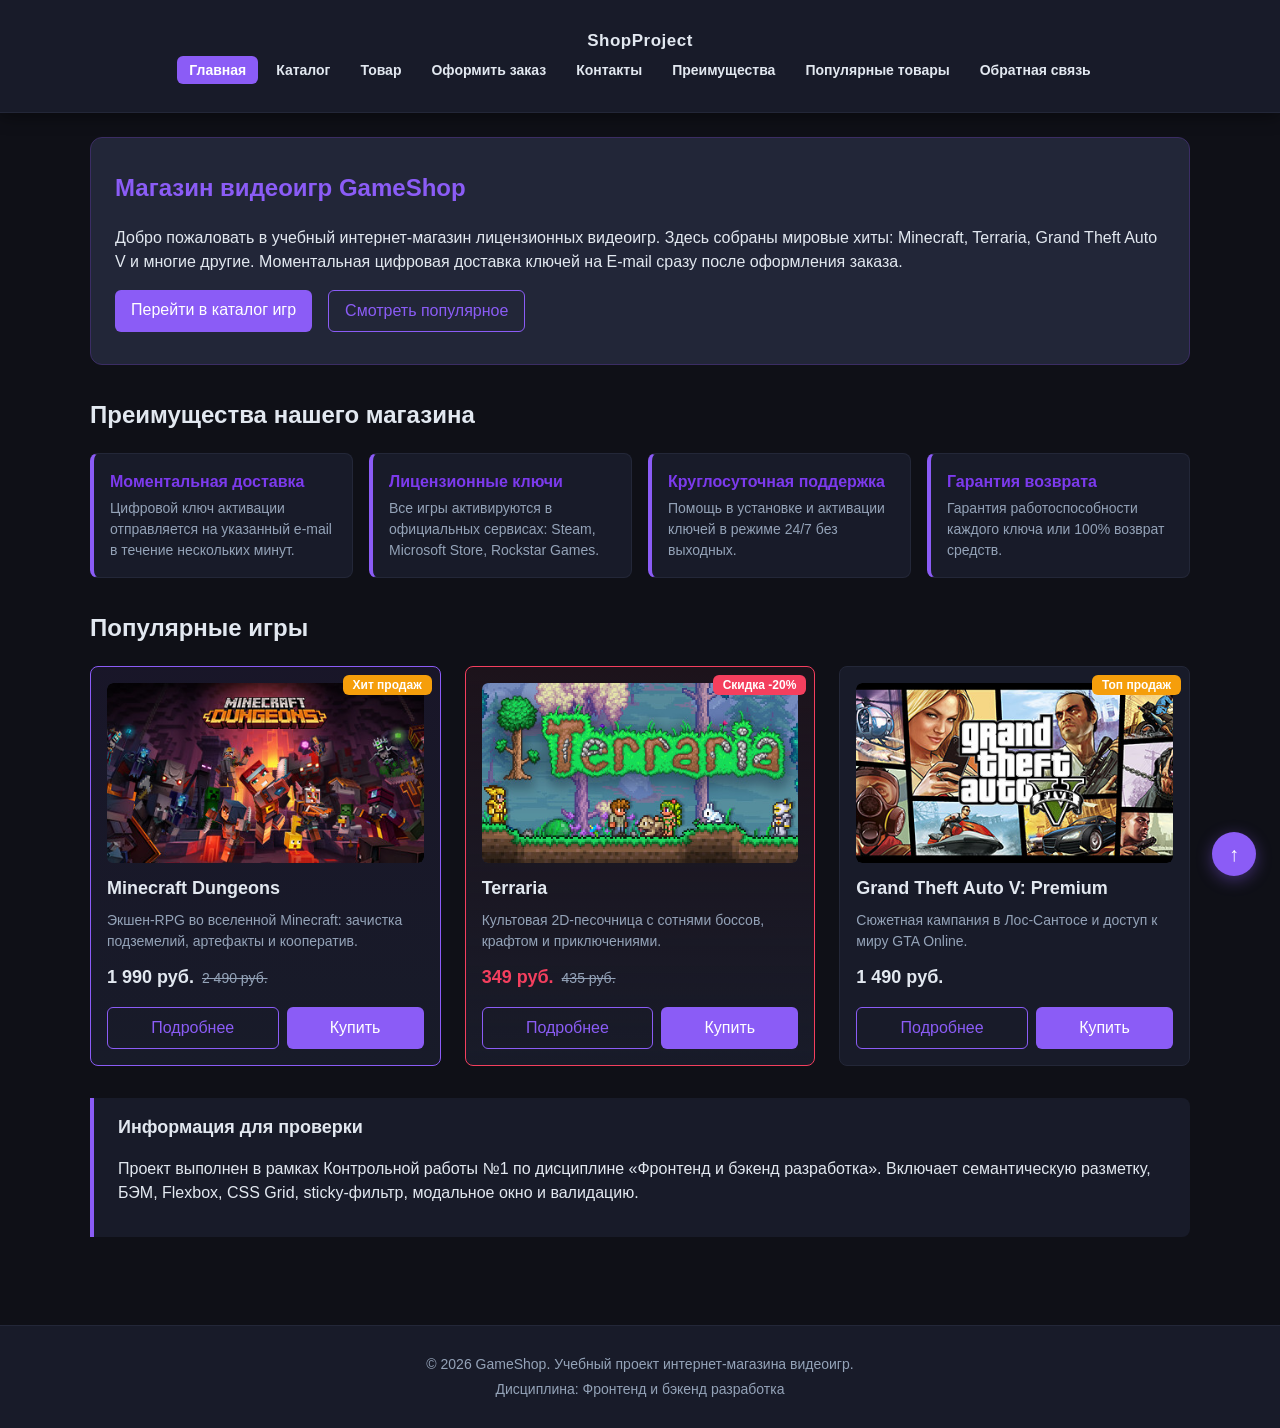
==== commit 7a84db96: "feat: complete control work 1 improvements and styling" ====
--- a/index.html
+++ b/index.html
@@ -3,11 +3,12 @@
 <head>
   <meta charset="UTF-8">
   <meta name="viewport" content="width=device-width, initial-scale=1.0">
-  <title>Учебный интернет-магазин</title>
+  <meta name="description" content="GameShop — учебный интернет-магазин лицензионных цифровых ключей для компьютерных игр: Minecraft, Terraria, GTA V и других хитов.">
+  <title>Главная — Магазин видеоигр GameShop</title>
   <link rel="stylesheet" href="css/style.css">
   <script src="js/main.js" defer></script>
 </head>
-<body>
+<body id="top">
   <header class="site-header">
     <div class="site-header__inner">
       <a class="site-header__logo" href="index.html">ShopProject</a>
@@ -20,6 +21,12 @@
             <a class="site-nav__link" href="catalog.html">Каталог</a>
           </li>
           <li class="site-nav__item">
+            <a class="site-nav__link" href="product.html">Товар</a>
+          </li>
+          <li class="site-nav__item">
+            <a class="site-nav__link" href="order.html">Оформить заказ</a>
+          </li>
+          <li class="site-nav__item">
             <a class="site-nav__link" href="contacts.html">Контакты</a>
           </li>
           <li class="site-nav__item">
@@ -38,108 +45,170 @@
 
   <main>
     <section class="hero">
-      <h1>Учебный интернет-магазин</h1>
+      <h1>Магазин видеоигр GameShop</h1>
       <p>
-        Это стартовая страница учебного frontend-проекта.
-        В дальнейшем на её основе будет разработан многостраничный сайт
-        интернет-магазина или каталога услуг.
+        Добро пожаловать в учебный интернет-магазин лицензионных видеоигр.
+        Здесь собраны мировые хиты: Minecraft, Terraria, Grand Theft Auto V и многие другие.
+        Моментальная цифровая доставка ключей на E-mail сразу после оформления заказа.
       </p>
-      <a class="button" href="#popular">Перейти к товарам</a>
+      <div class="hero__actions">
+        <a class="button button--primary" href="catalog.html">Перейти в каталог игр</a>
+        <a class="button button--secondary" href="#popular">Смотреть популярное</a>
+      </div>
     </section>
 
     <section class="section" id="advantages">
-      <h2>Преимущества проекта</h2>
-      <ul class="advantages-list">
-        <li>понятная HTML-структура;</li>
-        <li>семантические блоки страницы;</li>
-        <li>подключение внешнего CSS-файла;</li>
-        <li>подготовка к разработке многостраничного сайта.</li>
+      <h2>Преимущества нашего магазина</h2>
+      <ul class="advantages-grid">
+        <li class="advantages-card">
+          <h3>Моментальная доставка</h3>
+          <p>Цифровой ключ активации отправляется на указанный e-mail в течение нескольких минут.</p>
+        </li>
+        <li class="advantages-card">
+          <h3>Лицензионные ключи</h3>
+          <p>Все игры активируются в официальных сервисах: Steam, Microsoft Store, Rockstar Games.</p>
+        </li>
+        <li class="advantages-card">
+          <h3>Круглосуточная поддержка</h3>
+          <p>Помощь в установке и активации ключей в режиме 24/7 без выходных.</p>
+        </li>
+        <li class="advantages-card">
+          <h3>Гарантия возврата</h3>
+          <p>Гарантия работоспособности каждого ключа или 100% возврат средств.</p>
+        </li>
       </ul>
     </section>
 
     <section class="section" id="popular">
-      <h2>Популярные товары</h2>
+      <h2>Популярные игры</h2>
       
       <div class="products-grid">
+        <!-- Minecraft Dungeons -->
         <article class="product-card product-card--featured">
-          <h3 class="product-card__title">Товар 1</h3>
-          <p class="product-card__description">Краткое описание учебного товара.</p>
-          <p class="product-card__price">Цена: 1000 руб.</p>
-          <button class="button product-card__button" type="button" data-product="Товар 1">
-            Заказать
-          </button>
+          <span class="product-card__badge product-card__badge--hit">Хит продаж</span>
+          <div class="product-card__image-wrapper">
+            <img class="product-card__image" src="images/minecraft.jpg" alt="Обложка игры Minecraft Dungeons" width="300" height="180" loading="lazy">
+          </div>
+          <h3 class="product-card__title">Minecraft Dungeons</h3>
+          <p class="product-card__description">Экшен-RPG во вселенной Minecraft: зачистка подземелий, артефакты и кооператив.</p>
+          <div class="product-card__price-box">
+            <p class="product-card__price">1 990 руб.</p>
+            <span class="product-card__old-price">2 490 руб.</span>
+          </div>
+          <div class="product-card__actions">
+            <a class="button button--secondary product-card__button" href="product.html">Подробнее</a>
+            <button class="button button--primary product-card__button" type="button" data-product="Minecraft Dungeons">
+              Купить
+            </button>
+          </div>
         </article>
 
+        <!-- Terraria -->
+        <article class="product-card product-card--discount">
+          <span class="product-card__badge product-card__badge--discount">Скидка -20%</span>
+          <div class="product-card__image-wrapper">
+            <img class="product-card__image" src="images/terraria.jpg" alt="Обложка игры Terraria" width="300" height="180" loading="lazy">
+          </div>
+          <h3 class="product-card__title">Terraria</h3>
+          <p class="product-card__description">Культовая 2D-песочница с сотнями боссов, крафтом и приключениями.</p>
+          <div class="product-card__price-box">
+            <p class="product-card__price product-card__price--discount">349 руб.</p>
+            <span class="product-card__old-price">435 руб.</span>
+          </div>
+          <div class="product-card__actions">
+            <a class="button button--secondary product-card__button" href="product.html">Подробнее</a>
+            <button class="button button--primary product-card__button" type="button" data-product="Terraria">
+              Купить
+            </button>
+          </div>
+        </article>
+
+        <!-- GTA 5 -->
         <article class="product-card">
-          <h3 class="product-card__title">Товар 2</h3>
-          <p class="product-card__description">Краткое описание учебного товара.</p>
-          <p class="product-card__price">Цена: 1500 руб.</p>
-          <button class="button product-card__button" type="button" data-product="Товар 2">
-            Заказать
-          </button>
+          <span class="product-card__badge product-card__badge--hit">Топ продаж</span>
+          <div class="product-card__image-wrapper">
+            <img class="product-card__image" src="images/gta5.jpg" alt="Обложка игры GTA 5" width="300" height="180" loading="lazy">
+          </div>
+          <h3 class="product-card__title">Grand Theft Auto V: Premium</h3>
+          <p class="product-card__description">Сюжетная кампания в Лос-Сантосе и доступ к миру GTA Online.</p>
+          <div class="product-card__price-box">
+            <p class="product-card__price">1 490 руб.</p>
+          </div>
+          <div class="product-card__actions">
+            <a class="button button--secondary product-card__button" href="product.html">Подробнее</a>
+            <button class="button button--primary product-card__button" type="button" data-product="Grand Theft Auto V: Premium Edition">
+              Купить
+            </button>
+          </div>
         </article>
-
-        <article class="product-card">
-          <h3 class="product-card__title">Товар 3</h3>
-          <p class="product-card__description">Краткое описание учебного товара.</p>
-          <p class="product-card__price">Цена: 2000 руб.</p>
-          <button class="button product-card__button" type="button" data-product="Товар 3">
-            Заказать
-          </button>
-        </article>
       </div>
     </section>
 
     <aside class="aside-info">
-      <h2>Информация для студентов</h2>
+      <h2>Информация для проверки</h2>
       <p>
-        На следующих практических занятиях этот проект будет расширяться:
-        появятся формы, модальное окно, дополнительные страницы, Flex/Grid,
-        БЭМ-структура и адаптивная версия сайта.
+        Проект выполнен в рамках Контрольной работы №1 по дисциплине «Фронтенд и бэкенд разработка».
+        Включает семантическую разметку, БЭМ, Flexbox, CSS Grid, sticky-фильтр, модальное окно и валидацию.
       </p>
     </aside>
   </main>
 
-  <footer id="contacts">
-    <p>&copy; 2026 Учебный проект. Все права защищены.</p>
-    <p>Дисциплина: Фронтенд и бэкенд разработка</p>
+  <footer class="site-footer" id="contacts">
+    <div class="site-footer__inner">
+      <p class="site-footer__text">&copy; 2026 GameShop. Учебный проект интернет-магазина видеоигр.</p>
+      <p class="site-footer__text">Дисциплина: Фронтенд и бэкенд разработка</p>
+    </div>
   </footer>
 
+  <!-- Модальное окно быстрого оформления покупки -->
   <dialog class="order-dialog" id="order-dialog" aria-labelledby="order-dialog-title">
-    <h2 class="order-dialog__title" id="order-dialog-title">Оформление заявки</h2>
+    <div class="order-dialog__header">
+      <div>
+        <h2 class="order-dialog__title" id="order-dialog-title">Быстрое оформление покупки</h2>
+        <p class="order-dialog__subtitle">
+          Выбранная игра:
+          <span class="order-dialog__product-badge" id="dialog-product-name">Minecraft Dungeons</span>
+        </p>
+      </div>
+      <button class="order-dialog__close" type="button" aria-label="Закрыть окно">&times;</button>
+    </div>
 
     <form class="order-form" id="order-form" action="#" method="post" novalidate>
-      <input id="selected-product" name="selected-product" type="hidden">
-
-      <div class="order-form__field">
-        <label class="order-form__label" for="order-name">Имя</label>
+      <input id="selected-product" name="selected-product" type="hidden" value="Minecraft Dungeons: Ultimate Edition">
+
+      <div class="order-form__field">
+        <label class="order-form__label" for="order-name">Ваше имя *</label>
         <input
           class="order-form__input"
           id="order-name"
           name="name"
           type="text"
-          placeholder="Введите ваше имя"  
+          placeholder="Введите ваше имя"
           minlength="2"
           autocomplete="given-name"
+          aria-required="true"
           required
         >
       </div>
 
       <div class="order-form__field">
-        <label class="order-form__label" for="order-email">E-mail</label>
+        <label class="order-form__label" for="order-email">E-mail для получения ключа *</label>
         <input
           class="order-form__input"
           id="order-email"
           name="email"
           type="email"
-          placeholder="example@mail.ru"
+          placeholder="your-email@mail.ru"
           autocomplete="email"
+          aria-describedby="order-email-help"
+          aria-required="true"
           required
         >
-      </div>
-
-      <div class="order-form__field">
-        <label class="order-form__label" for="order-phone">Телефон</label>
+        <small class="order-form__help" id="order-email-help">На этот адрес придёт лицензионный ключ активации</small>
+      </div>
+
+      <div class="order-form__field">
+        <label class="order-form__label" for="order-phone">Номер телефона *</label>
         <input
           class="order-form__input"
           id="order-phone"
@@ -148,39 +217,30 @@
           inputmode="tel"
           placeholder="+7 (900) 000-00-00"
           pattern="^\+7 \(\d{3}\) \d{3}-\d{2}-\d{2}$"
+          aria-describedby="order-phone-help"
+          aria-required="true"
           required
         >
-        <small class="order-form__help">Формат: +7 (900) 000-00-00</small>
-      </div>
-
-      <div class="order-form__field">
-        <label class="order-form__label" for="order-date">Дата связи</label>
-        <input
-          class="order-form__input"
-          id="order-date"
-          name="date"
-          type="date"
-        >
-      </div>
-
-      <div class="order-form__field">
-        <label class="order-form__label" for="order-topic">Тема заявки</label>
+        <small class="order-form__help" id="order-phone-help">Формат: +7 (900) 000-00-00</small>
+      </div>
+
+      <div class="order-form__field">
+        <label class="order-form__label" for="order-topic">Способ оплаты</label>
         <select class="order-form__select" id="order-topic" name="topic" required>
-          <option value="">Выберите тему</option>
-          <option value="product">Заказ товара</option>
-          <option value="consultation">Консультация</option>
-          <option value="delivery">Доставка</option>
+          <option value="sbp" selected>Система быстрых платежей (СБП)</option>
+          <option value="card">Банковская карта (МИР / Visa / MC)</option>
+          <option value="wallet">Электронный кошелёк</option>
         </select>
       </div>
 
       <div class="order-form__field">
-        <label class="order-form__label" for="order-comment">Комментарий</label>
+        <label class="order-form__label" for="order-comment">Комментарий к заказу</label>
         <textarea
           class="order-form__textarea"
           id="order-comment"
           name="comment"
-          rows="4"
-          placeholder="Укажите дополнительную информацию"
+          rows="3"
+          placeholder="Укажите никнейм или промокод, если есть"
         ></textarea>
       </div>
 
@@ -191,21 +251,25 @@
             id="order-agreement"
             name="agreement"
             type="checkbox"
+            aria-required="true"
             required
           >
-          Я согласен на обработку данных
+          Согласен с правилами предоставления услуг и обработки данных *
         </label>
       </div>
 
       <div class="order-form__actions">
         <button class="button button--secondary" type="button" id="close-order-dialog">Закрыть</button>
-        <button class="button button--primary" type="submit">Отправить заявку</button>
+        <button class="button button--primary" type="submit">Получить ключ</button>
       </div>
     </form>
   </dialog>
 
-<p class="success-message" id="success-message" hidden>
-  Форма успешно отправлена!
-</p>
+  <p class="success-message" id="success-message" hidden>
+    Заказ успешно оформлен! Лицензионный ключ активации отправлен на вашу электронную почту.
+  </p>
+
+  <!-- Фиксированная кнопка «Наверх» -->
+  <a class="scroll-top" href="#top" aria-label="Вернуться к началу страницы" title="Наверх">↑</a>
 </body>
 </html>
--- a/css/style.css
+++ b/css/style.css
@@ -2,19 +2,20 @@
    1. Переменные проекта
    =============================== */
 :root {
-  /* Основные цвета */
-  --color-bg: #ffffff;
-  --color-text: #222222;
-  --color-muted: #666666;
-  --color-primary: #0057b8;
-  --color-primary-dark: #003f86;
-  --color-border: #dddddd;
-  --color-surface: #f7f7f7;
-  --color-surface-accent: #eef5ff;
-  --color-danger: #b00020;
-  --color-success: #168a2f;
-  --color-success-bg: #eefaf0;
+  /* Основные цвета: тёмная геймерская тема с фиолетовыми акцентами */
+  --color-bg: #0f1017;
+  --color-text: #e2e8f0;
+  --color-muted: #94a3b8;
+  --color-primary: #8b5cf6;
+  --color-primary-dark: #7c3aed;
+  --color-border: #232738;
+  --color-surface: #181b29;
+  --color-surface-accent: #222638;
+  --color-danger: #f43f5e;
+  --color-success: #10b981;
+  --color-success-bg: #064e3b;
   --color-white: #ffffff;
+  --color-warning: #f59e0b;
 
   /* Отступы */
   --space-xs: 4px;
@@ -81,8 +82,10 @@
   border: none;
   border-radius: var(--radius-sm);
   font: inherit;
+  font-weight: 500;
   text-decoration: none;
   cursor: pointer;
+  transition: background-color 0.2s, color 0.2s, border-color 0.2s;
 }
 
 .button,
@@ -157,35 +160,42 @@
 }
 
 /* ===============================
-   4. Компоненты страницы
-   =============================== */
-footer {
-  background-color: var(--color-surface);
-}
-
+   4. Шапка сайта и навигация (Flexbox + sticky)
+   =============================== */
 .site-header {
   position: sticky;
   top: 0;
   z-index: 100;
   background-color: var(--color-surface);
-  box-shadow: 0 2px 8px rgba(0, 0, 0, 0.08);
+  border-bottom: 1px solid var(--color-border);
+  box-shadow: 0 4px 16px rgba(0, 0, 0, 0.4);
 }
 
 .site-header__inner {
   max-width: var(--container-width);
   margin: 0 auto;
-  padding: var(--space-lg);
+  padding: 4px var(--space-md);
+  display: flex;
+  flex-direction: column;
+  align-items: center;
+  gap: 2px;
 }
 
 .site-header__logo {
+  font-size: 17px;
   font-weight: 700;
   color: var(--color-text);
   text-decoration: none;
+  letter-spacing: 0.5px;
 }
 
 .site-header__logo:hover {
   color: var(--color-primary);
   text-decoration: none;
+}
+
+.site-nav {
+  width: 100%;
 }
 
 .site-nav__list {
@@ -193,18 +203,22 @@
   flex-wrap: wrap;
   justify-content: center;
   align-items: center;
-  gap: var(--space-md);
+  gap: 4px 6px;
   padding: 0;
-  margin: var(--space-md) 0 0;
+  margin: 0;
   list-style: none;
 }
 
 .site-nav__link {
   display: inline-block;
-  padding: var(--space-sm) var(--space-md);
-  color: var(--color-primary);
+  padding: 6px 12px;
+  color: var(--color-primary-light);
   text-decoration: none;
   border-radius: var(--radius-sm);
+  font-size: 14px;
+  font-weight: 600;
+  line-height: 1.2;
+  transition: background-color 0.2s, color 0.2s, transform 0.15s;
 }
 
 .site-nav__link:hover {
@@ -215,7 +229,7 @@
 
 .site-nav__link:focus-visible {
   outline: 2px solid var(--color-primary);
-  outline-offset: 3px;
+  outline-offset: 2px;
 }
 
 .site-nav__link--active {
@@ -224,12 +238,28 @@
   text-decoration: none;
 }
 
+/* ===============================
+   5. Основные блоки и секции
+   =============================== */
 .hero {
   max-width: var(--container-width);
   margin: 0 auto var(--space-xl);
   padding: var(--space-xl) var(--space-lg);
   background-color: var(--color-surface-accent);
   border-radius: var(--radius-lg);
+  border: 1px solid #3b2d64;
+}
+
+.hero h1 {
+  margin-top: 0;
+  color: var(--color-primary);
+}
+
+.hero__actions {
+  display: flex;
+  gap: var(--space-md);
+  flex-wrap: wrap;
+  margin-top: var(--space-md);
 }
 
 .section {
@@ -241,58 +271,184 @@
   margin-top: 0;
 }
 
+.advantages-grid {
+  display: grid;
+  grid-template-columns: repeat(auto-fit, minmax(240px, 1fr));
+  gap: var(--space-md);
+  list-style: none;
+  padding: 0;
+  margin: var(--space-md) 0 0;
+}
+
+.advantages-card {
+  padding: var(--space-md);
+  background-color: var(--color-surface);
+  border: 1px solid var(--color-border);
+  border-radius: var(--radius-md);
+  border-left: 4px solid var(--color-primary);
+}
+
+.advantages-card h3 {
+  margin-top: 0;
+  margin-bottom: var(--space-xs);
+  font-size: 16px;
+  color: var(--color-primary-dark);
+}
+
+.advantages-card p {
+  margin: 0;
+  color: var(--color-muted);
+  font-size: 14px;
+}
+
+/* ===============================
+   6. Карточки товаров и сетка (Grid + Relative/Absolute)
+   =============================== */
 .products-grid {
   display: grid;
-  grid-template-columns: repeat(3, 1fr);
+  grid-template-columns: repeat(auto-fill, minmax(280px, 1fr));
   gap: var(--space-lg);
 }
 
+/* Карточка товара: position relative для позиционирования бейджа */
 .product-card {
+  position: relative;
   display: flex;
   flex-direction: column;
   gap: var(--space-sm);
   padding: var(--space-md);
   border: 1px solid var(--color-border);
   border-radius: var(--radius-md);
-  background-color: var(--color-bg);
+  background-color: var(--color-surface);
+  transition: border-color 0.2s, box-shadow 0.2s, transform 0.2s;
 }
 
 .product-card:hover {
   border-color: var(--color-primary);
+  box-shadow: 0 8px 24px rgba(139, 92, 246, 0.25);
+  transform: translateY(-4px);
+}
+
+.product-card:focus-within {
+  border-color: var(--color-primary);
+  box-shadow: 0 0 0 3px rgba(139, 92, 246, 0.35);
 }
 
 .product-card--featured {
   border-color: var(--color-primary);
+  background: linear-gradient(180deg, rgba(139, 92, 246, 0.08) 0%, var(--color-surface) 100%);
 }
 
 .product-card--discount {
   border-color: var(--color-danger);
+  background: linear-gradient(180deg, rgba(244, 63, 94, 0.06) 0%, var(--color-surface) 100%);
+}
+
+.product-card--new {
+  border-color: var(--color-success);
+  background: linear-gradient(180deg, rgba(16, 185, 129, 0.06) 0%, var(--color-surface) 100%);
+}
+
+/* Бейджи товара: position absolute внутри карточки */
+.product-card__badge {
+  position: absolute;
+  top: var(--space-sm);
+  right: var(--space-sm);
+  z-index: 2;
+  padding: 4px 10px;
+  font-size: 12px;
+  font-weight: 700;
+  color: var(--color-white);
+  background-color: var(--color-primary);
+  border-radius: var(--radius-sm);
+  line-height: 1;
+}
+
+.product-card__badge--discount {
+  background-color: var(--color-danger);
+}
+
+.product-card__badge--new {
+  background-color: var(--color-success);
+}
+
+.product-card__badge--hit {
+  background-color: var(--color-warning);
+}
+
+/* Аккуратная работа с изображениями карточек */
+.product-card__image-wrapper {
+  position: relative;
+  width: 100%;
+  height: 180px;
+  border-radius: var(--radius-sm);
+  overflow: hidden;
+  background-color: var(--color-surface-accent);
+  display: flex;
+  align-items: center;
+  justify-content: center;
+}
+
+.product-card__image {
+  width: 100%;
+  height: 100%;
+  object-fit: cover;
+  display: block;
+  border-radius: var(--radius-sm);
 }
 
 .product-card__title {
-  margin: 0;
+  margin: var(--space-xs) 0 0;
+  font-size: 18px;
   color: var(--color-text);
 }
 
 .product-card__description {
   margin: 0;
   color: var(--color-muted);
+  font-size: 14px;
+}
+
+.product-card__price-box {
+  display: flex;
+  align-items: baseline;
+  gap: var(--space-sm);
+  margin-top: var(--space-xs);
 }
 
 .product-card__price {
   margin: 0;
-  font-weight: 700;
-}
-
-.product-card--discount .product-card__price {
+  font-size: 18px;
+  font-weight: 700;
+  color: var(--color-text);
+}
+
+.product-card__price--discount {
   color: var(--color-danger);
 }
 
+.product-card__old-price {
+  font-size: 14px;
+  color: var(--color-muted);
+  text-decoration: line-through;
+}
+
+.product-card__actions {
+  margin-top: auto;
+  display: flex;
+  gap: var(--space-sm);
+  flex-wrap: wrap;
+  padding-top: var(--space-sm);
+}
+
 .product-card__button {
-  margin-top: auto;
-  align-self: flex-start;
-}
-
+  flex: 1 1 auto;
+  text-align: center;
+}
+
+/* ===============================
+   7. Каталог товаров (Grid + Sticky-фильтр)
+   =============================== */
 .catalog-layout {
   max-width: var(--container-width);
   margin: 0 auto var(--space-xl);
@@ -300,49 +456,409 @@
   grid-template-columns: 260px 1fr;
   grid-template-areas: "filters products";
   gap: var(--space-lg);
-}
-
+  align-items: start;
+}
+
+/* Sticky-фильтр каталога: фиксируется при прокрутке списка товаров ниже шапки */
 .catalog-filters {
   grid-area: filters;
+  position: sticky;
+  top: 140px;
+  z-index: 10;
   padding: var(--space-md);
   border: 1px solid var(--color-border);
   border-radius: var(--radius-md);
   background-color: var(--color-surface);
+  box-shadow: 0 4px 16px rgba(0, 0, 0, 0.2);
+}
+
+.catalog-filters h2 {
+  margin-top: 0;
+  font-size: 18px;
 }
 
 .catalog-products {
   grid-area: products;
 }
 
-.aside-info {
-  max-width: var(--container-width);
-  margin: 0 auto var(--space-xl);
+.catalog-products h2 {
+  margin-top: 0;
+}
+
+.filters-form {
+  display: grid;
+  gap: var(--space-md);
+}
+
+.filters-form fieldset {
+  margin: 0;
   padding: var(--space-md);
-  border-left: 4px solid var(--color-primary);
-  background-color: var(--color-surface);
-}
-
-:target {
-  outline: 2px dashed var(--color-primary);
-  outline-offset: 4px;
-}
-
-/* ===============================
-   5. Форма и модальное окно
+  border: 1px solid var(--color-border);
+  border-radius: var(--radius-sm);
+  background-color: var(--color-bg);
+}
+
+.filters-form legend {
+  font-weight: 700;
+  font-size: 14px;
+  padding: 0 var(--space-xs);
+}
+
+.filters-form label {
+  display: block;
+  margin-bottom: var(--space-xs);
+  font-size: 14px;
+  cursor: pointer;
+}
+
+.filters-form input[type="number"],
+.filters-form select {
+  width: 100%;
+  padding: 8px 10px;
+  border: 1px solid var(--color-border);
+  border-radius: var(--radius-sm);
+  background-color: #121420;
+  color: var(--color-text);
+  font: inherit;
+  font-size: 14px;
+}
+
+.filters-form__actions {
+  display: flex;
+  gap: var(--space-sm);
+}
+
+/* ===============================
+   8. Страница товара (Product detail + Таблица)
+   =============================== */
+.product-detail {
+  display: grid;
+  grid-template-columns: 1fr 1fr;
+  gap: var(--space-xl);
+  align-items: start;
+  margin-bottom: var(--space-xl);
+}
+
+.product-detail__media {
+  position: relative;
+  width: 100%;
+  border-radius: var(--radius-md);
+  overflow: hidden;
+  border: 1px solid var(--color-border);
+  background-color: var(--color-surface-accent);
+}
+
+.product-detail__image {
+  width: 100%;
+  height: 380px;
+  object-fit: cover;
+  display: block;
+}
+
+.product-detail__info {
+  display: flex;
+  flex-direction: column;
+  gap: var(--space-md);
+}
+
+.product-detail__title {
+  margin: 0;
+  font-size: 28px;
+  color: var(--color-text);
+}
+
+.product-detail__meta {
+  display: flex;
+  align-items: center;
+  gap: var(--space-md);
+  font-size: 14px;
+  color: var(--color-muted);
+}
+
+.product-detail__badge-status {
+  padding: 4px 8px;
+  border-radius: var(--radius-sm);
+  font-weight: 700;
+  font-size: 12px;
+  background-color: var(--color-success-bg);
+  color: var(--color-success);
+}
+
+.product-detail__price-box {
+  display: flex;
+  align-items: baseline;
+  gap: var(--space-md);
+  padding: var(--space-md);
+  background-color: var(--color-surface);
+  border-radius: var(--radius-sm);
+}
+
+.product-detail__price {
+  font-size: 32px;
+  font-weight: 700;
+  color: var(--color-danger);
+}
+
+.product-detail__old-price {
+  font-size: 18px;
+  color: var(--color-muted);
+  text-decoration: line-through;
+}
+
+.product-detail__actions {
+  display: flex;
+  gap: var(--space-md);
+  flex-wrap: wrap;
+}
+
+/* Таблица характеристик товара */
+.product-table {
+  width: 100%;
+  border-collapse: collapse;
+  margin: var(--space-md) 0 var(--space-xl);
+  font-size: 15px;
+  background-color: var(--color-surface);
+  border: 1px solid var(--color-border);
+  border-radius: var(--radius-md);
+  overflow: hidden;
+}
+
+.product-table__caption {
+  font-weight: 700;
+  font-size: 18px;
+  text-align: left;
+  padding: var(--space-md) 0;
+  color: var(--color-text);
+}
+
+.product-table__head {
+  background-color: var(--color-surface-accent);
+  border-bottom: 2px solid var(--color-border);
+}
+
+.product-table__th {
+  padding: var(--space-md);
+  text-align: left;
+  font-weight: 700;
+  color: var(--color-text);
+}
+
+.product-table__td {
+  padding: var(--space-md);
+  color: var(--color-muted);
+  border-top: 1px solid var(--color-border);
+}
+
+.product-table__row:nth-child(even) {
+  background-color: rgba(255, 255, 255, 0.02);
+}
+
+.product-table__row:hover {
+  background-color: rgba(139, 92, 246, 0.1);
+}
+
+/* ===============================
+   9. Страница заказа (Order Layout)
+   =============================== */
+.order-layout {
+  display: grid;
+  grid-template-columns: 2fr 1fr;
+  gap: var(--space-xl);
+  align-items: start;
+}
+
+.order-summary {
+  padding: var(--space-lg);
+  border: 1px solid var(--color-border);
+  border-radius: var(--radius-md);
+  background-color: var(--color-surface);
+}
+
+.order-summary__title {
+  margin-top: 0;
+  font-size: 18px;
+  border-bottom: 1px solid var(--color-border);
+  padding-bottom: var(--space-sm);
+}
+
+.order-summary__row {
+  display: flex;
+  justify-content: space-between;
+  margin-bottom: var(--space-sm);
+  font-size: 14px;
+}
+
+.order-summary__row--total {
+  margin-top: var(--space-md);
+  padding-top: var(--space-sm);
+  border-top: 2px solid var(--color-border);
+  font-size: 18px;
+  font-weight: 700;
+  color: var(--color-primary-dark);
+}
+
+/* ===============================
+   10. Блок FAQ (Часто задаваемые вопросы)
+   =============================== */
+.faq {
+  margin: var(--space-xl) auto;
+}
+
+.faq__list {
+  display: flex;
+  flex-direction: column;
+  gap: var(--space-md);
+  margin-top: var(--space-md);
+}
+
+.faq__item {
+  border: 1px solid var(--color-border);
+  border-radius: var(--radius-md);
+  background-color: var(--color-surface);
+  overflow: hidden;
+  transition: border-color 0.2s;
+}
+
+.faq__item[open] {
+  border-color: var(--color-primary);
+  background-color: var(--color-bg);
+}
+
+.faq__question {
+  padding: var(--space-md);
+  font-weight: 700;
+  cursor: pointer;
+  list-style: none;
+  display: flex;
+  justify-content: space-between;
+  align-items: center;
+  user-select: none;
+}
+
+.faq__question::-webkit-details-marker {
+  display: none;
+}
+
+.faq__question::after {
+  content: "+";
+  font-size: 20px;
+  color: var(--color-primary);
+  font-weight: 700;
+  transition: transform 0.2s;
+}
+
+.faq__item[open] .faq__question::after {
+  content: "−";
+}
+
+.faq__answer {
+  padding: 0 var(--space-md) var(--space-md);
+  color: var(--color-muted);
+  font-size: 15px;
+  line-height: 1.6;
+}
+
+/* ===============================
+   11. Форма и модальное окно
    =============================== */
 .order-dialog {
   width: min(100% - 32px, 560px);
-  padding: var(--space-lg);
+  padding: var(--space-xl) var(--space-lg) var(--space-lg);
+  border: 1px solid rgba(139, 92, 246, 0.4);
+  border-radius: var(--radius-lg);
+  background-color: var(--color-surface);
+  color: var(--color-text);
+  box-shadow: 0 25px 60px rgba(0, 0, 0, 0.8), 0 0 40px rgba(139, 92, 246, 0.2);
+  z-index: 1000;
+  position: fixed;
+  inset: 0;
+  margin: auto;
+  max-height: 90vh;
+  overflow-y: auto;
+}
+
+@keyframes modalSlideIn {
+  from {
+    opacity: 0;
+    transform: translateY(20px) scale(0.96);
+  }
+  to {
+    opacity: 1;
+    transform: translateY(0) scale(1);
+  }
+}
+
+.order-dialog[open] {
+  animation: modalSlideIn 0.25s cubic-bezier(0.16, 1, 0.3, 1);
+}
+
+.order-dialog::backdrop {
+  background-color: rgba(10, 11, 18, 0.78);
+  backdrop-filter: blur(6px);
+  -webkit-backdrop-filter: blur(6px);
+}
+
+.order-dialog__header {
+  display: flex;
+  justify-content: space-between;
+  align-items: flex-start;
+  gap: var(--space-md);
+  margin-bottom: var(--space-md);
+  border-bottom: 1px solid var(--color-border);
+  padding-bottom: var(--space-sm);
+}
+
+.order-dialog__title {
+  margin: 0;
+  font-size: 20px;
+  font-weight: 700;
+  color: var(--color-text);
+  letter-spacing: -0.01em;
+}
+
+.order-dialog__subtitle {
+  margin: var(--space-xs) 0 0;
+  font-size: 14px;
+  color: var(--color-muted);
+  display: flex;
+  align-items: center;
+  gap: 6px;
+  flex-wrap: wrap;
+}
+
+.order-dialog__product-badge {
+  display: inline-block;
+  padding: 2px 10px;
+  border-radius: 999px;
+  font-size: 13px;
+  font-weight: 600;
+  background-color: rgba(139, 92, 246, 0.2);
+  color: var(--color-primary-light);
+  border: 1px solid rgba(139, 92, 246, 0.4);
+}
+
+.order-dialog__close {
+  background: transparent;
   border: none;
-  border-radius: var(--radius-lg);
-}
-
-.order-dialog::backdrop {
-  background-color: rgba(0, 0, 0, 0.5);
-}
-
-.order-dialog__title {
-  margin-top: 0;
+  font-size: 28px;
+  line-height: 1;
+  color: var(--color-muted);
+  cursor: pointer;
+  padding: 0 4px;
+  border-radius: var(--radius-sm);
+  transition: color 0.2s, transform 0.2s, background-color 0.2s;
+  flex-shrink: 0;
+}
+
+.order-dialog__close:hover {
+  color: var(--color-primary-light);
+  transform: scale(1.15);
+  background-color: rgba(255, 255, 255, 0.05);
+}
+
+.order-dialog__close:focus-visible {
+  outline: 2px solid var(--color-primary);
+  outline-offset: 2px;
 }
 
 .order-form__field {
@@ -352,32 +868,49 @@
 .order-form__label {
   display: block;
   margin-bottom: var(--space-xs);
+  font-weight: 500;
+  font-size: 14px;
 }
 
 .order-form__input,
 .order-form__select,
 .order-form__textarea {
   width: 100%;
-  padding: 10px 12px;
+  padding: 10px 14px;
   border: 1px solid var(--color-border);
   border-radius: var(--radius-sm);
+  background-color: #121420;
+  color: var(--color-text);
   font: inherit;
+  font-size: 14px;
+  transition: border-color 0.2s, box-shadow 0.2s, background-color 0.2s;
 }
 
 .order-form__checkbox {
   width: auto;
+  margin-right: var(--space-xs);
+  accent-color: var(--color-primary);
+  cursor: pointer;
+}
+
+.order-form__field--checkbox label {
+  cursor: pointer;
+  user-select: none;
+  font-size: 14px;
+  line-height: 1.4;
 }
 
 .order-form__help {
   display: block;
-  margin-top: var(--space-xs);
-  color: var(--color-muted);
+  margin-top: 4px;
+  color: var(--color-muted);
+  font-size: 12px;
 }
 
 .order-form__input:hover,
 .order-form__select:hover,
 .order-form__textarea:hover {
-  border-color: var(--color-primary);
+  border-color: var(--color-primary-light);
 }
 
 .order-form__input:focus-visible,
@@ -385,53 +918,190 @@
 .order-form__textarea:focus-visible,
 .order-form__actions button:focus-visible {
   outline: 2px solid var(--color-primary);
-  outline-offset: 3px;
+  outline-offset: 2px;
+  box-shadow: 0 0 0 3px rgba(139, 92, 246, 0.3);
 }
 
 [aria-invalid="true"] {
-  border-color: var(--color-danger);
+  border-color: var(--color-danger) !important;
+  background-color: rgba(239, 68, 68, 0.12) !important;
 }
 
 .order-form__actions {
   display: flex;
+  justify-content: flex-end;
   gap: var(--space-md);
   margin-top: var(--space-lg);
+  padding-top: var(--space-sm);
+  border-top: 1px solid rgba(255, 255, 255, 0.06);
+}
+
+.order-form__actions .button {
+  flex: 1 1 0;
 }
 
 .success-message {
   max-width: var(--container-width);
   margin: var(--space-lg) auto;
-  padding: var(--space-md);
+  padding: var(--space-md) var(--space-lg);
   border-left: 4px solid var(--color-success);
-  background-color: var(--color-success-bg);
-}
-
-.filters-form {
+  background-color: rgba(16, 185, 129, 0.15);
+  border-radius: 0 var(--radius-sm) var(--radius-sm) 0;
+  color: #a7f3d0;
+  box-shadow: 0 4px 14px rgba(16, 185, 129, 0.1);
+  animation: modalSlideIn 0.3s ease;
+}
+
+/* ===============================
+   11.1. Блок отзывов
+   =============================== */
+.reviews-grid {
   display: grid;
-  gap: var(--space-md);
-}
-
-.filters-form fieldset {
+  grid-template-columns: repeat(auto-fit, minmax(280px, 1fr));
+  gap: var(--space-lg);
+  margin-top: var(--space-md);
+}
+
+.review-card {
+  padding: var(--space-lg);
+  background-color: var(--color-surface);
+  border: 1px solid var(--color-border);
+  border-radius: var(--radius-md);
+  display: flex;
+  flex-direction: column;
+  gap: var(--space-xs);
+  transition: border-color 0.2s, transform 0.2s;
+}
+
+.review-card:hover {
+  border-color: var(--color-primary);
+  transform: translateY(-2px);
+}
+
+.review-card__header {
+  display: flex;
+  justify-content: space-between;
+  align-items: center;
+}
+
+.review-card__author {
   margin: 0;
-  padding: var(--space-md);
+  font-size: 16px;
+  color: var(--color-text);
+}
+
+.review-card__rating {
+  color: #fbbf24;
+  font-size: 14px;
+  letter-spacing: 2px;
+}
+
+.review-card__date {
+  font-size: 12px;
+  color: var(--color-muted);
+}
+
+.review-card__text {
+  margin: var(--space-xs) 0 0;
+  color: var(--color-muted);
+  font-size: 14px;
+  line-height: 1.6;
+}
+
+/* ===============================
+   12. Контакты и дополнительная информация
+   =============================== */
+.contacts-grid {
+  display: grid;
+  grid-template-columns: repeat(auto-fit, minmax(240px, 1fr));
+  gap: var(--space-lg);
+  margin-bottom: var(--space-xl);
+}
+
+.contacts-card {
+  padding: var(--space-lg);
+  background-color: var(--color-surface);
   border: 1px solid var(--color-border);
-  border-radius: var(--radius-sm);
-}
-
-.filters-form legend {
-  font-weight: 700;
-}
-
-
-.filters-form label {
-  display: block;
-  margin-bottom: var(--space-sm);
-}
-
-.filters-form input[type="number"] {
-  width: 100%;
-  padding: 8px 10px;
-  border: 1px solid var(--color-border);
-  border-radius: var(--radius-sm);
-  font: inherit;
+  border-radius: var(--radius-md);
+}
+
+.contacts-card h3 {
+  margin-top: 0;
+  color: var(--color-primary-dark);
+}
+
+.aside-info {
+  max-width: var(--container-width);
+  margin: 0 auto var(--space-xl);
+  padding: var(--space-md) var(--space-lg);
+  border-left: 4px solid var(--color-primary);
+  background-color: var(--color-surface);
+  border-radius: 0 var(--radius-md) var(--radius-md) 0;
+}
+
+.aside-info h2 {
+  margin-top: 0;
+  font-size: 18px;
+}
+
+/* ===============================
+   13. Позиционирование: фиксированная кнопка «Наверх»
+   =============================== */
+.scroll-top {
+  position: fixed;
+  bottom: 24px;
+  right: 24px;
+  z-index: 90;
+  display: flex;
+  align-items: center;
+  justify-content: center;
+  width: 44px;
+  height: 44px;
+  background-color: var(--color-primary);
+  color: var(--color-white);
+  border-radius: 50%;
+  text-decoration: none;
+  font-size: 20px;
+  font-weight: 700;
+  box-shadow: 0 4px 16px rgba(139, 92, 246, 0.4);
+  transition: background-color 0.2s, transform 0.2s, box-shadow 0.2s;
+}
+
+.scroll-top:hover {
+  background-color: var(--color-primary-dark);
+  color: var(--color-white);
+  transform: translateY(-3px);
+  box-shadow: 0 6px 20px rgba(139, 92, 246, 0.6);
+  text-decoration: none;
+}
+
+.scroll-top:focus-visible {
+  outline: 2px solid var(--color-primary);
+  outline-offset: 3px;
+}
+
+/* ===============================
+   14. Подвал сайта
+   =============================== */
+.site-footer {
+  background-color: var(--color-surface);
+  border-top: 1px solid var(--color-border);
+  margin-top: var(--space-xl);
+}
+
+.site-footer__inner {
+  max-width: var(--container-width);
+  margin: 0 auto;
+  text-align: center;
+}
+
+.site-footer__text {
+  margin: var(--space-xs) 0;
+  color: var(--color-muted);
+  font-size: 14px;
+}
+
+:target {
+  outline: 2px dashed var(--color-primary);
+  outline-offset: 4px;
 }
